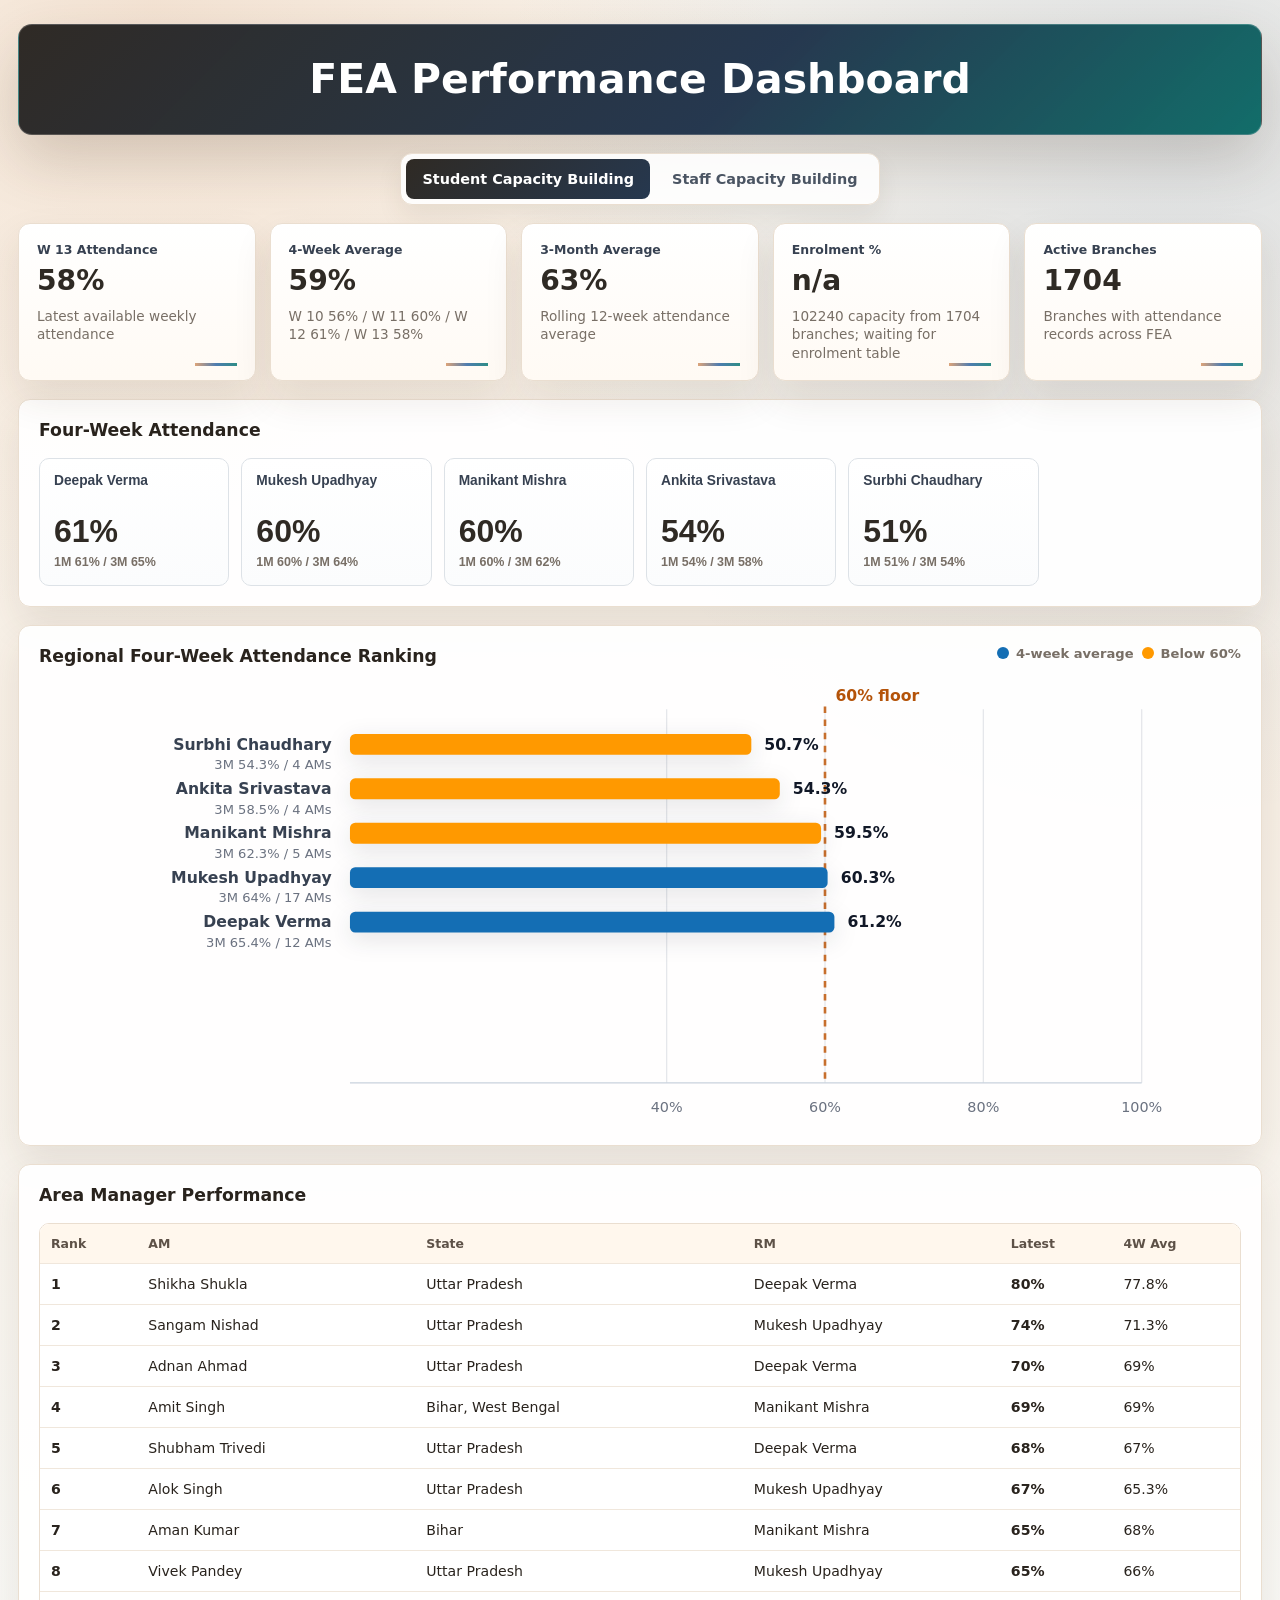
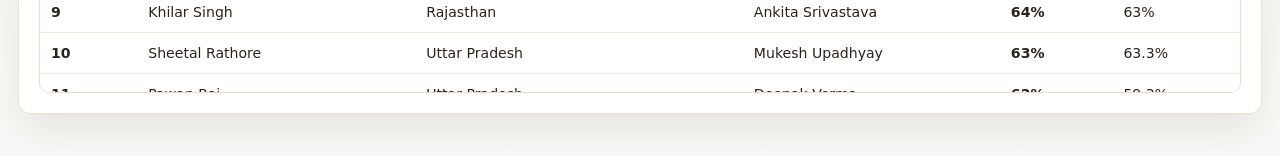
==== index.html @ 76ce4e31 "Update title and header to 'FEA Performance Dashboard'" ====
<!doctype html>
<html lang="en">
  <head>
    <meta charset="UTF-8" />
    <meta name="viewport" content="width=device-width, initial-scale=1.0" />
    <title>FEA Performance Dashboard</title>
    <link rel="stylesheet" href="styles.css?v=20260515d" />
  </head>
  <body>
    <main class="shell">
      <header class="topbar">
        <div>
          <h1>FEA Performance Dashboard</h1>
        </div>
      </header>

      <nav class="view-tabs" aria-label="Dashboard view">
        <button type="button" data-view-tab="student">Student Capacity Building</button>
        <button type="button" data-view-tab="staff">Staff Capacity Building</button>
      </nav>

      <section id="kpis" class="kpi-grid" aria-label="Top-line attendance metrics"></section>

      <section class="matrix-row" data-tab-panel="student">
        <article class="panel matrix-panel">
          <div class="panel-heading">
            <h2>Four-Week Attendance</h2>
          </div>
          <div id="rmMatrix" class="rm-matrix"></div>
        </article>
      </section>

      <section class="main-grid" data-tab-panel="student">
        <article class="panel trend-panel">
          <div class="panel-heading">
            <h2 id="trendTitle">Performance over time</h2>
            <div id="trendLegend" class="legend"></div>
          </div>
          <div id="trendChart" class="chart"></div>
        </article>
      </section>

      <section class="panel" data-tab-panel="staff">
        <div class="panel-heading">
          <h2>RM Branch Growth</h2>
        </div>
        <div class="table-wrap">
          <table>
            <thead>
              <tr>
                <th>RM</th>
                <th>Active branches</th>
                <th>4W growth %</th>
                <th>Pipeline teachers</th>
                <th>December 2026 milestone</th>
              </tr>
            </thead>
            <tbody id="branchGrowthTable"></tbody>
          </table>
        </div>
        <div class="table-wrap branch-detail-wrap">
          <table>
            <thead>
              <tr>
                <th>Area Manager</th>
                <th>Current branches</th>
                <th>4W growth %</th>
              </tr>
            </thead>
            <tbody id="branchAmGrowthTable">
              <tr><td colspan="3" class="empty">Select an RM above to view Area Manager branch detail.</td></tr>
            </tbody>
          </table>
        </div>
      </section>

      <section class="panel" data-tab-panel="staff">
        <div class="panel-heading">
          <h2>Teaching Staff Net Increase</h2>
        </div>
        <div id="teacherGrowthChart" class="chart teacher-growth-chart"></div>
      </section>

      <section class="split-grid">
        <article class="panel" data-tab-panel="staff">
          <div class="panel-heading">
            <h2>Management Capacity Building</h2>
          </div>
          <div class="table-wrap">
            <table>
              <thead>
                <tr>
                  <th>RM</th>
                  <th>Vacancies %</th>
                  <th>AMs</th>
                  <th>TMs</th>
                  <th>Vacant TM capacity</th>
                </tr>
              </thead>
              <tbody id="rmTable"></tbody>
            </table>
          </div>
        </article>

        <article class="panel" data-tab-panel="student">
          <div class="panel-heading">
            <h2>Area Manager Performance</h2>
          </div>
          <div class="table-wrap">
            <table>
              <thead>
                <tr>
                  <th>Rank</th>
                  <th>AM</th>
                  <th>State</th>
                  <th>RM</th>
                  <th>Latest</th>
                  <th>4W Avg</th>
                </tr>
              </thead>
              <tbody id="amTable"></tbody>
            </table>
          </div>
        </article>
      </section>
    </main>

    <script src="dashboard-data.js?v=20260513a"></script>
    <script src="branch-structure.js?v=20260513a"></script>
    <script src="app.js?v=20260515g"></script>
  </body>
</html>
---- styles.css ----
:root {
  --ink: #29231d;
  --muted: #786f66;
  --line: #eaded0;
  --paper: #f7efe5;
  --panel: #ffffff;
  --green: #0f766e;
  --red: #b42318;
  --amber: #c76f2d;
  --blue: #3b6ea8;
  --blue-deep: #26384f;
  --blue-soft: #edf4fb;
  --teal: #16817a;
  --navy: #2f2a24;
  --clay: #d99a6c;
  --sage: #8aa399;
  --shadow: 0 18px 38px rgba(69, 50, 31, 0.1);
}

* {
  box-sizing: border-box;
}

body {
  margin: 0;
  color: var(--ink);
  background:
    radial-gradient(circle at 12% 0%, rgba(217, 154, 108, 0.2), transparent 30%),
    radial-gradient(circle at 92% 8%, rgba(59, 110, 168, 0.14), transparent 34%),
    linear-gradient(180deg, #fbf6ee 0%, #f7efe5 46%, #f9faf8 100%),
    var(--paper);
  font-family:
    Inter, ui-sans-serif, system-ui, -apple-system, BlinkMacSystemFont, "Segoe UI",
    sans-serif;
}

.shell {
  width: min(1480px, calc(100% - 36px));
  margin: 0 auto;
  padding: 24px 0 42px;
}

.topbar,
.panel,
.kpi-card {
  border: 1px solid var(--line);
  background: rgba(255, 255, 255, 0.95);
  box-shadow: var(--shadow);
}

.topbar {
  display: grid;
  place-items: center;
  padding: 34px 30px;
  border-color: rgba(255, 255, 255, 0.2);
  border-radius: 14px;
  text-align: center;
  background:
    linear-gradient(135deg, rgba(47, 42, 36, 0.98), rgba(38, 56, 79, 0.96) 58%, rgba(15, 118, 110, 0.86)),
    var(--blue-deep);
  box-shadow: 0 24px 58px rgba(69, 50, 31, 0.2);
}

.eyebrow {
  margin: 0 0 7px;
  color: var(--teal);
  font-size: 0.74rem;
  font-weight: 800;
  letter-spacing: 0.08em;
  text-transform: uppercase;
}

h1,
h2,
p {
  margin: 0;
}

h1 {
  color: #ffffff;
  font-size: clamp(2rem, 3.2vw, 4rem);
  line-height: 1;
  letter-spacing: 0;
}

h2 {
  font-size: 1.08rem;
  line-height: 1.25;
}

.topbar .eyebrow {
  color: var(--amber);
}

label {
  display: grid;
  gap: 7px;
  color: var(--muted);
  font-size: 0.78rem;
  font-weight: 800;
}

select,
input {
  width: 100%;
  min-height: 42px;
  border: 1px solid var(--line);
  border-radius: 6px;
  padding: 0 12px;
  color: var(--ink);
  background: #fff;
  font: inherit;
  font-size: 0.92rem;
}

.kpi-grid {
  display: grid;
  grid-template-columns: repeat(auto-fit, minmax(178px, 1fr));
  gap: 14px;
  margin-top: 18px;
}

.view-tabs {
  display: flex;
  width: max-content;
  max-width: 100%;
  gap: 6px;
  margin: 18px auto 0;
  padding: 5px;
  border: 1px solid var(--line);
  border-radius: 12px;
  background: rgba(255, 255, 255, 0.9);
  box-shadow: 0 12px 26px rgba(69, 50, 31, 0.08);
}

.view-tabs button {
  min-height: 40px;
  border: 0;
  border-radius: 8px;
  padding: 0 16px;
  color: #4b5563;
  background: transparent;
  font: inherit;
  font-size: 0.9rem;
  font-weight: 850;
  cursor: pointer;
}

.view-tabs button:hover,
.view-tabs button:focus-visible,
.view-tabs button.selected {
  color: #ffffff;
  background: linear-gradient(135deg, var(--navy), var(--blue-deep));
  outline: none;
}

[hidden] {
  display: none !important;
}

.kpi-card {
  min-height: 132px;
  border-radius: 12px;
  padding: 18px;
  position: relative;
  overflow: hidden;
  background:
    linear-gradient(180deg, #ffffff, #fffaf4),
    #fff;
}

.kpi-card::after {
  position: absolute;
  right: 18px;
  bottom: 14px;
  width: 42px;
  height: 3px;
  content: "";
  background: linear-gradient(90deg, var(--clay), var(--blue), var(--teal));
  opacity: 0.9;
}

.kpi-label {
  color: #374151;
  font-size: 0.78rem;
  font-weight: 800;
}

.kpi-value {
  margin-top: 10px;
  font-size: clamp(1.6rem, 2.2vw, 2.3rem);
  color: var(--navy);
  font-weight: 900;
  line-height: 1;
  overflow-wrap: anywhere;
}

.kpi-note {
  margin-top: 12px;
  color: var(--muted);
  font-size: 0.85rem;
  line-height: 1.35;
}

.main-grid,
.split-grid,
.matrix-row {
  display: grid;
  gap: 18px;
  margin-top: 18px;
}

.main-grid {
  grid-template-columns: 1fr;
}

.split-grid {
  grid-template-columns: 1fr;
}

.matrix-row {
  grid-template-columns: 1fr;
}

.panel {
  border-radius: 12px;
  padding: 20px;
  overflow: hidden;
}

.panel-heading {
  display: flex;
  align-items: start;
  justify-content: space-between;
  gap: 16px;
  margin-bottom: 16px;
}

.chart {
  width: 100%;
  min-height: 338px;
  overflow-x: auto;
}

.chart svg {
  display: block;
  width: 100%;
  height: auto;
  min-height: 338px;
  shape-rendering: geometricPrecision;
  text-rendering: optimizeLegibility;
}

.axis {
  stroke: #c9d2dd;
  stroke-width: 1;
}

.grid-line {
  stroke: #e5e7eb;
  stroke-width: 1;
}

.bar {
  filter: drop-shadow(0 5px 9px rgba(17, 24, 39, 0.12));
}

.teacher-week {
  cursor: pointer;
}

.teacher-week .teacher-net-bar,
.teacher-week .teacher-point {
  transition:
    opacity 160ms ease,
    stroke-width 160ms ease,
    transform 160ms ease;
}

.teacher-week:hover .teacher-net-bar,
.teacher-week:focus-visible .teacher-net-bar,
.teacher-week.selected .teacher-net-bar {
  opacity: 1;
}

.teacher-week:hover .teacher-point,
.teacher-week:focus-visible .teacher-point,
.teacher-week.selected .teacher-point {
  stroke-width: 4;
}

.teacher-week:focus-visible {
  outline: none;
}

.teacher-callout rect {
  fill: rgba(255, 250, 244, 0.97);
  stroke: #eaded0;
  stroke-width: 1;
  filter: drop-shadow(0 10px 18px rgba(69, 50, 31, 0.14));
}

.teacher-callout text {
  fill: var(--navy);
  font-size: 13px;
  font-weight: 900;
}

.threshold-line {
  stroke: var(--amber);
  stroke-dasharray: 5 5;
  stroke-width: 2;
}

.legend {
  display: flex;
  flex-wrap: wrap;
  justify-content: flex-end;
  gap: 8px;
}

.legend span {
  display: inline-flex;
  align-items: center;
  gap: 7px;
  color: var(--muted);
  font-size: 0.82rem;
  font-weight: 700;
}

.legend i {
  width: 12px;
  height: 12px;
  border-radius: 50%;
}

.rm-matrix {
  display: grid;
  grid-template-columns: repeat(6, minmax(0, 1fr));
  gap: 12px;
}

.rm-card {
  display: grid;
  grid-template-rows: auto auto auto;
  gap: 7px;
  min-height: 128px;
  padding: 14px;
  border: 1px solid #dde2e7;
  border-radius: 10px;
  color: var(--ink);
  text-align: left;
  background:
    linear-gradient(180deg, #ffffff, #fbfcfd),
    #fff;
  cursor: pointer;
  transition:
    border-color 160ms ease,
    transform 160ms ease,
    box-shadow 160ms ease;
}

.rm-card:hover,
.rm-card.selected {
  border-color: var(--clay);
  box-shadow: 0 18px 36px rgba(69, 50, 31, 0.13);
  transform: translateY(-2px);
}

.rm-card-name {
  min-height: 34px;
  color: #374151;
  font-size: 0.86rem;
  font-weight: 850;
  line-height: 1.2;
}

.rm-card-score {
  color: var(--navy);
  font-size: 2rem;
  font-weight: 900;
  line-height: 1;
}

.rm-card-meta {
  color: var(--muted);
  font-size: 0.78rem;
  font-weight: 750;
}

.heatmap-legend {
  display: flex;
  flex-wrap: wrap;
  justify-content: flex-end;
  gap: 8px 12px;
}

.map-heading-actions {
  display: grid;
  gap: 10px;
  justify-items: end;
}

.range-control {
  display: inline-flex;
  gap: 4px;
  padding: 4px;
  border: 1px solid #dbe3ec;
  border-radius: 8px;
  background: #f8fafc;
}

.range-control button {
  min-width: 48px;
  min-height: 32px;
  border: 0;
  border-radius: 6px;
  color: var(--muted);
  background: transparent;
  font: inherit;
  font-size: 0.78rem;
  font-weight: 850;
  cursor: pointer;
}

.range-control button:hover,
.range-control button:focus-visible,
.range-control button.selected {
  color: #ffffff;
  background: var(--blue);
  outline: none;
}

.heatmap-legend span {
  display: inline-flex;
  align-items: center;
  gap: 7px;
  color: var(--muted);
  font-size: 0.78rem;
  font-weight: 750;
}

.heatmap-swatch {
  width: 13px;
  height: 13px;
  border-radius: 4px;
  box-shadow: inset 0 0 0 1px rgba(17, 24, 39, 0.08);
}

.heatmap-swatch.critical,
.heatmap-cell.critical,
.india-state.critical {
  color: #7f1d1d;
  background: #fee2e2;
  fill: #ef4444;
}

.heatmap-swatch.warning,
.heatmap-cell.warning,
.india-state.warning {
  color: #78350f;
  background: #fef3c7;
  fill: #f59e0b;
}

.heatmap-swatch.steady,
.heatmap-cell.steady,
.india-state.steady {
  color: #0f3f5f;
  background: #dbeafe;
  fill: #60a5fa;
}

.heatmap-swatch.strong,
.heatmap-cell.strong,
.india-state.strong {
  color: #064e3b;
  background: #d1fae5;
  fill: #10b981;
}

.heatmap {
  overflow-x: auto;
}

.heatmap-grid {
  display: grid;
  grid-template-columns: minmax(220px, 1.5fr) repeat(var(--week-count), minmax(92px, 1fr)) minmax(96px, 0.8fr);
  gap: 8px;
  min-width: 760px;
}

.heatmap-head {
  display: grid;
  min-height: 34px;
  align-items: center;
  padding: 0 10px;
  color: #4b5563;
  font-size: 0.72rem;
  font-weight: 850;
  text-align: center;
  text-transform: uppercase;
}

.heatmap-head.label,
.heatmap-head.avg {
  text-align: left;
}

.heatmap-label {
  display: grid;
  align-content: center;
  min-height: 58px;
  padding: 9px 12px;
  border: 1px solid #e2e8ef;
  border-radius: 8px;
  background: #ffffff;
}

.heatmap-label span {
  color: #1f2937;
  font-size: 0.88rem;
  font-weight: 850;
  line-height: 1.2;
}

.heatmap-label small {
  margin-top: 4px;
  color: var(--muted);
  font-size: 0.72rem;
  font-weight: 750;
}

.heatmap-cell {
  display: grid;
  min-height: 58px;
  align-items: center;
  justify-items: center;
  border-radius: 8px;
  font-size: 1rem;
  font-weight: 900;
  box-shadow: inset 0 0 0 1px rgba(17, 24, 39, 0.05);
}

.heatmap-cell.avg {
  border: 1px solid rgba(17, 24, 39, 0.08);
}

.heatmap-cell.empty {
  color: var(--muted);
  background: #f3f4f6;
}

.india-state.empty {
  fill: #e5e7eb;
}

.geo-map {
  overflow: hidden;
}

.geo-map-layout {
  display: grid;
  grid-template-columns: minmax(620px, 1.7fr) minmax(280px, 0.7fr);
  gap: 18px;
  align-items: stretch;
}

.india-map-wrap {
  display: grid;
  position: relative;
  min-height: 720px;
  place-items: center;
  border: 1px solid #e2e8ef;
  border-radius: 10px;
  background:
    radial-gradient(circle at 50% 40%, rgba(20, 110, 180, 0.08), transparent 54%),
    #f8fafc;
}

.india-map {
  width: min(100%, 900px);
  height: auto;
  max-height: 780px;
}

.india-state {
  stroke: #ffffff;
  stroke-linejoin: round;
  stroke-width: 0.85;
  cursor: pointer;
  transition:
    filter 160ms ease,
    opacity 160ms ease,
    stroke-width 160ms ease;
}

.india-state:hover,
.india-state:focus-visible,
.india-state.selected {
  filter: drop-shadow(0 8px 12px rgba(17, 24, 39, 0.18));
  opacity: 0.95;
  stroke: #111827;
  stroke-width: 1.4;
  outline: none;
}

.india-state.selected {
  stroke: var(--blue-deep);
  stroke-width: 2.3;
}

.geo-hover-card {
  position: absolute;
  z-index: 3;
  display: grid;
  gap: 5px;
  width: min(280px, calc(100% - 24px));
  padding: 10px 12px;
  border: 1px solid #dbeafe;
  border-radius: 8px;
  color: #1f2937;
  background: rgba(255, 255, 255, 0.97);
  box-shadow: 0 16px 34px rgba(17, 24, 39, 0.16);
  pointer-events: none;
}

.am-map-node {
  cursor: pointer;
}

.am-map-node circle {
  stroke: #ffffff;
  stroke-width: 2.4;
  filter: drop-shadow(0 8px 10px rgba(17, 24, 39, 0.22));
  transition:
    r 160ms ease,
    stroke 160ms ease,
    stroke-width 160ms ease;
}

.am-map-node circle.critical {
  fill: #ef4444;
}

.am-map-node circle.warning {
  fill: #f59e0b;
}

.am-map-node circle.steady {
  fill: #3b82f6;
}

.am-map-node circle.strong {
  fill: #10b981;
}

.am-map-node text {
  fill: #ffffff;
  pointer-events: none;
  text-anchor: middle;
  font-size: 10px;
  font-weight: 950;
}

.am-map-node:hover circle,
.am-map-node:focus-visible circle {
  r: 18;
  stroke: #111827;
  stroke-width: 2.8;
}

.am-map-node:focus-visible {
  outline: none;
}

.geo-hover-card[hidden] {
  display: none;
}

.geo-hover-card strong {
  font-size: 0.86rem;
  font-weight: 900;
}

.geo-hover-card span {
  color: var(--muted);
  font-size: 0.74rem;
  font-weight: 750;
  line-height: 1.3;
}

.geo-map-panel {
  display: grid;
  align-content: start;
  gap: 14px;
  padding: 2px 0;
}

.geo-map-note {
  color: var(--muted);
  font-size: 0.88rem;
  font-weight: 700;
  line-height: 1.45;
}

.geo-state-list {
  display: grid;
  gap: 10px;
}

.geo-state-card {
  display: grid;
  grid-template-columns: 1fr auto;
  gap: 4px 12px;
  width: 100%;
  padding: 12px;
  border: 1px solid #e2e8ef;
  border-radius: 8px;
  color: inherit;
  font: inherit;
  text-align: left;
  background: #ffffff;
  cursor: pointer;
  transition:
    border-color 160ms ease,
    box-shadow 160ms ease,
    transform 160ms ease;
}

.geo-state-card:hover,
.geo-state-card:focus-visible {
  border-color: var(--blue);
  box-shadow: 0 12px 24px rgba(17, 24, 39, 0.1);
  outline: none;
  transform: translateY(-1px);
}

.geo-state-card span {
  color: #1f2937;
  font-size: 0.9rem;
  font-weight: 850;
}

.geo-state-card strong {
  font-size: 1.1rem;
  font-weight: 950;
}

.geo-state-card strong.critical {
  color: #b91c1c;
}

.geo-state-card strong.warning {
  color: #b45309;
}

.geo-state-card strong.steady {
  color: #146eb4;
}

.geo-state-card strong.strong {
  color: #047857;
}

.geo-state-card small {
  grid-column: 1 / -1;
  color: var(--muted);
  font-size: 0.75rem;
  font-weight: 700;
}

.geo-detail-heading {
  display: grid;
  grid-template-columns: 1fr auto;
  gap: 12px;
  align-items: center;
  padding: 14px;
  border: 1px solid #dbeafe;
  border-radius: 10px;
  background: #f8fafc;
}

.geo-detail-heading span {
  color: #1f2937;
  font-size: 1.05rem;
  font-weight: 900;
}

.geo-detail-heading small {
  display: block;
  margin-top: 4px;
  color: var(--muted);
  font-size: 0.75rem;
  font-weight: 750;
}

.geo-detail-heading strong {
  font-size: 1.35rem;
  font-weight: 950;
}

.geo-am-list {
  display: grid;
  gap: 8px;
  max-height: 360px;
  overflow: auto;
  padding-right: 2px;
}

.geo-am-row {
  display: grid;
  grid-template-columns: 1fr auto;
  gap: 10px;
  align-items: center;
  padding: 10px 12px;
  border: 1px solid #e5e7eb;
  border-radius: 8px;
  background: #ffffff;
}

.geo-am-row span {
  color: #1f2937;
  font-size: 0.84rem;
  font-weight: 850;
}

.geo-am-row small {
  display: block;
  margin-top: 3px;
  color: var(--muted);
  font-size: 0.7rem;
  font-weight: 700;
}

.geo-am-row strong {
  font-size: 0.96rem;
  font-weight: 950;
}

.geo-detail-heading strong.critical,
.geo-am-row strong.critical {
  color: #b91c1c;
}

.geo-detail-heading strong.warning,
.geo-am-row strong.warning {
  color: #b45309;
}

.geo-detail-heading strong.steady,
.geo-am-row strong.steady {
  color: #146eb4;
}

.geo-detail-heading strong.strong,
.geo-am-row strong.strong {
  color: #047857;
}

.geo-clear {
  min-height: 40px;
  border: 1px solid #d1d5db;
  border-radius: 8px;
  color: var(--navy);
  background: #ffffff;
  font: inherit;
  font-size: 0.82rem;
  font-weight: 850;
  cursor: pointer;
}

.geo-clear:hover,
.geo-clear:focus-visible {
  border-color: var(--blue);
  outline: none;
}

.table-wrap {
  max-height: 470px;
  overflow: auto;
  border: 1px solid var(--line);
  border-radius: 10px;
  background: #fff;
}

.branch-detail-wrap {
  margin-top: 14px;
  max-height: 300px;
}

.text-link {
  border: 0;
  padding: 0;
  color: var(--blue);
  background: transparent;
  font: inherit;
  font-weight: 850;
  cursor: pointer;
}

.text-link:hover,
.text-link:focus-visible {
  color: var(--navy);
  text-decoration: underline;
  outline: none;
}

table {
  width: 100%;
  border-collapse: collapse;
  font-size: 0.88rem;
}

th,
td {
  padding: 12px 11px;
  border-bottom: 1px solid #f0e7dc;
  text-align: left;
  vertical-align: top;
  white-space: nowrap;
}

th {
  position: sticky;
  top: 0;
  z-index: 1;
  color: #5d5147;
  background: #fff7ed;
  font-size: 0.78rem;
  font-weight: 850;
}

tr:hover td {
  background: #fffaf4;
}

.selected-row td {
  background: #fff7ed;
}

.am-expansion-row td {
  padding: 0 11px 14px;
  background: #fff7ed;
}

.am-expansion {
  display: grid;
  grid-template-columns: repeat(auto-fit, minmax(240px, 1fr));
  gap: 8px;
  padding: 12px;
  border: 1px solid var(--line);
  border-radius: 10px;
  background: #ffffff;
}

.am-capacity-item {
  display: grid;
  grid-template-columns: 1fr auto auto;
  gap: 10px;
  align-items: center;
  min-height: 42px;
  padding: 9px 10px;
  border: 1px solid #f0e7dc;
  border-radius: 8px;
  background: linear-gradient(180deg, #ffffff, #fffaf4);
}

.am-capacity-item span {
  min-width: 0;
  overflow: hidden;
  color: var(--navy);
  font-size: 0.84rem;
  font-weight: 850;
  text-overflow: ellipsis;
  white-space: nowrap;
}

.am-capacity-item strong {
  color: var(--blue-deep);
  font-size: 0.82rem;
  font-weight: 900;
}

.am-capacity-item em {
  color: var(--red);
  font-size: 0.82rem;
  font-style: normal;
  font-weight: 900;
}

.milestone-cell {
  font-weight: 850;
}

.milestone-cell strong {
  display: block;
  color: var(--navy);
}

.milestone-cell span {
  display: block;
  margin-top: 3px;
  font-size: 0.75rem;
  font-weight: 850;
}

.total-row td {
  background: #fff7ed;
  font-weight: 900;
}

.metric {
  font-weight: 850;
}

.positive {
  color: var(--green);
}

.negative {
  color: var(--red);
}

.neutral {
  color: var(--amber);
}

.muted-cell {
  color: var(--muted);
  font-weight: 750;
}

.spark {
  width: 120px;
  height: 28px;
}

.empty {
  color: var(--muted);
  padding: 16px;
}

@media (max-width: 1100px) {
  .kpi-grid,
  .rm-matrix,
  .main-grid,
  .geo-map-layout {
    grid-template-columns: repeat(2, minmax(0, 1fr));
  }

  .split-grid {
    grid-template-columns: 1fr;
  }

  .trend-panel {
    grid-column: 1 / -1;
  }
}

@media (max-width: 720px) {
  .shell {
    width: min(100% - 22px, 1480px);
    padding-top: 12px;
  }

  .topbar {
    align-items: stretch;
    flex-direction: column;
  }

  .kpi-grid,
  .rm-matrix,
  .main-grid,
  .split-grid,
  .geo-map-layout {
    grid-template-columns: 1fr;
  }

  .view-tabs {
    width: 100%;
  }

  .view-tabs button {
    flex: 1;
  }

  .am-expansion {
    grid-template-columns: 1fr;
  }

  .am-capacity-item {
    grid-template-columns: 1fr;
    gap: 4px;
  }

  .india-map-wrap {
    min-height: 460px;
  }

  h1 {
    font-size: 2rem;
  }

  th,
  td {
    padding: 10px;
  }
}
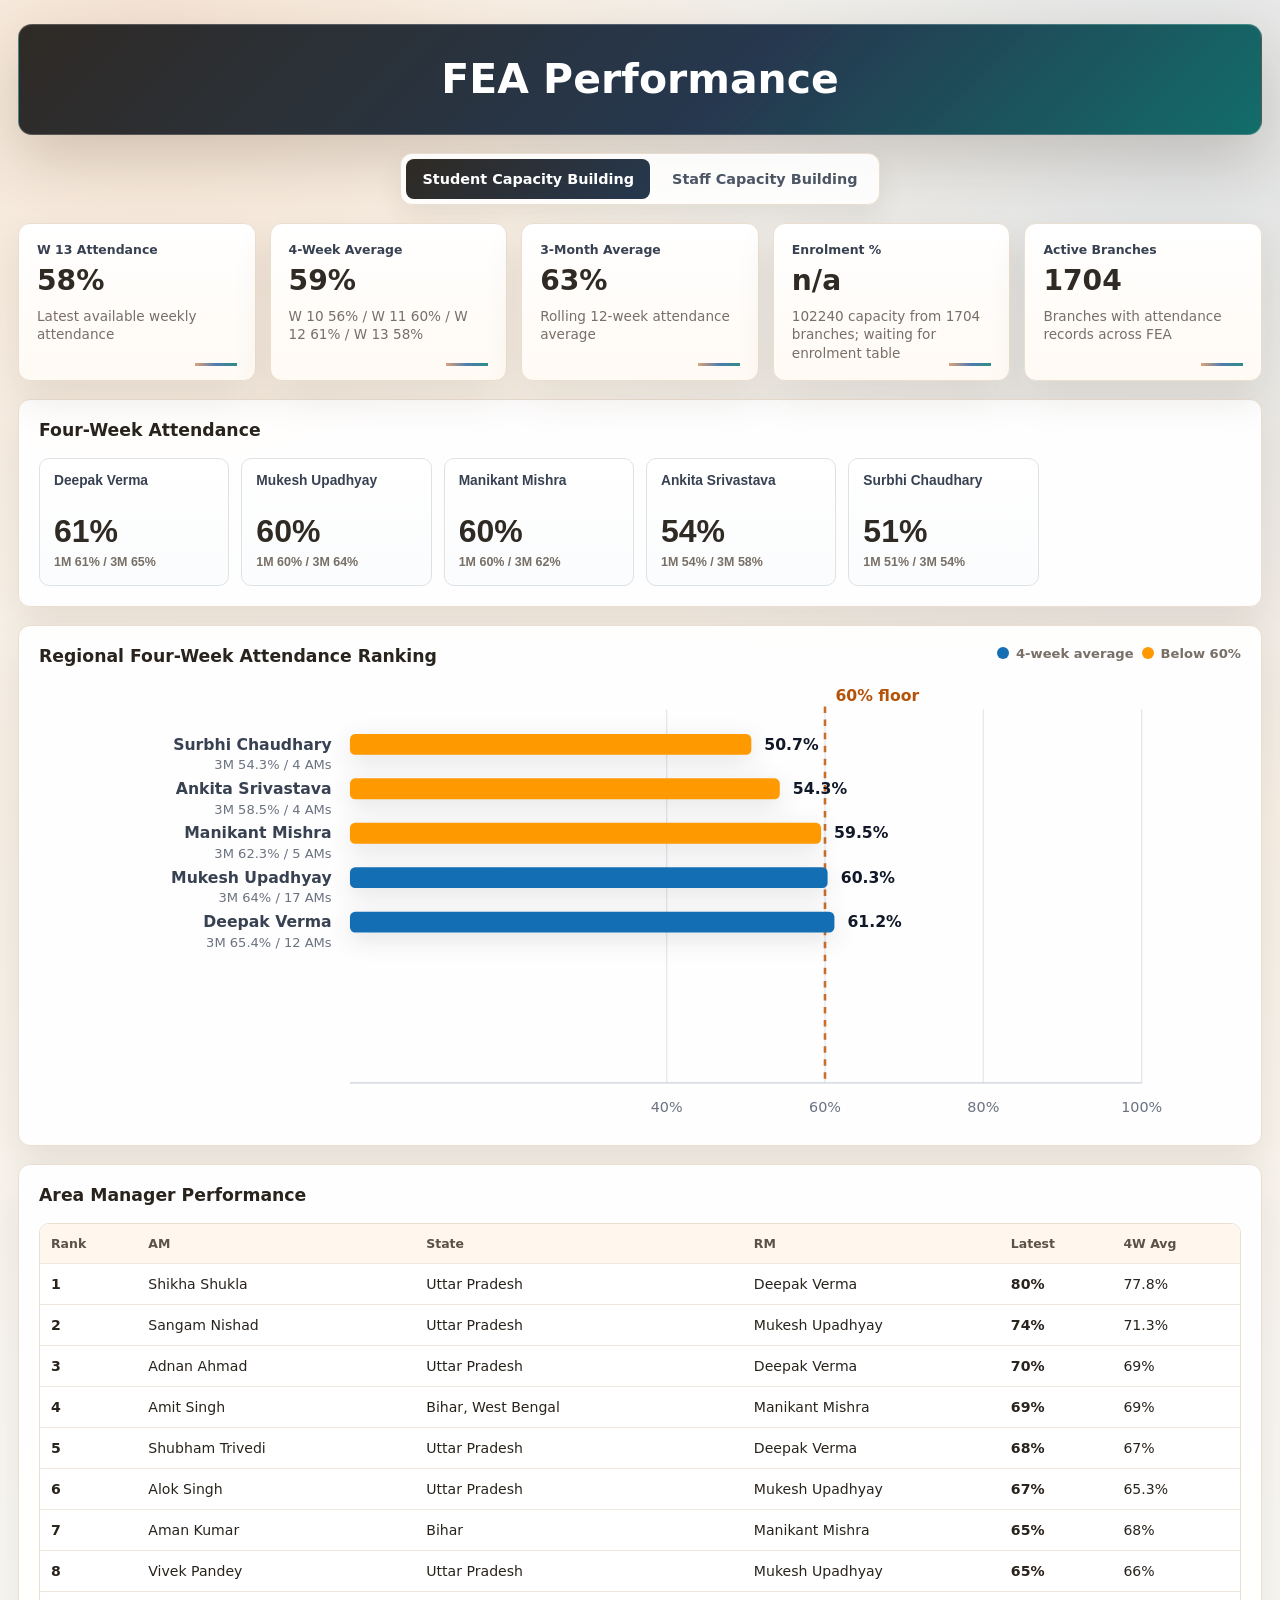
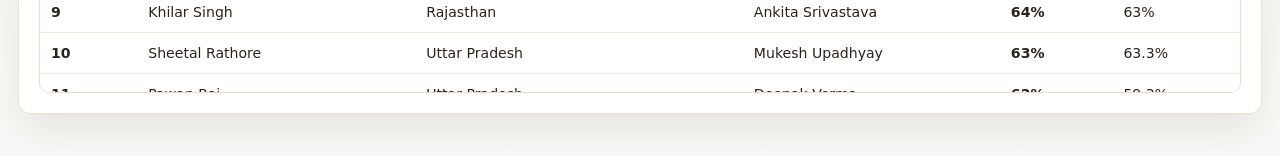
==== commit dea2c481: "Add files via upload" ====
--- a/index.html
+++ b/index.html
@@ -3,14 +3,14 @@
   <head>
     <meta charset="UTF-8" />
     <meta name="viewport" content="width=device-width, initial-scale=1.0" />
-    <title>FEA Performance Dashboard</title>
+    <title>FEA Performance</title>
     <link rel="stylesheet" href="styles.css?v=20260515d" />
   </head>
   <body>
     <main class="shell">
       <header class="topbar">
         <div>
-          <h1>FEA Performance Dashboard</h1>
+          <h1>FEA Performance</h1>
         </div>
       </header>
 
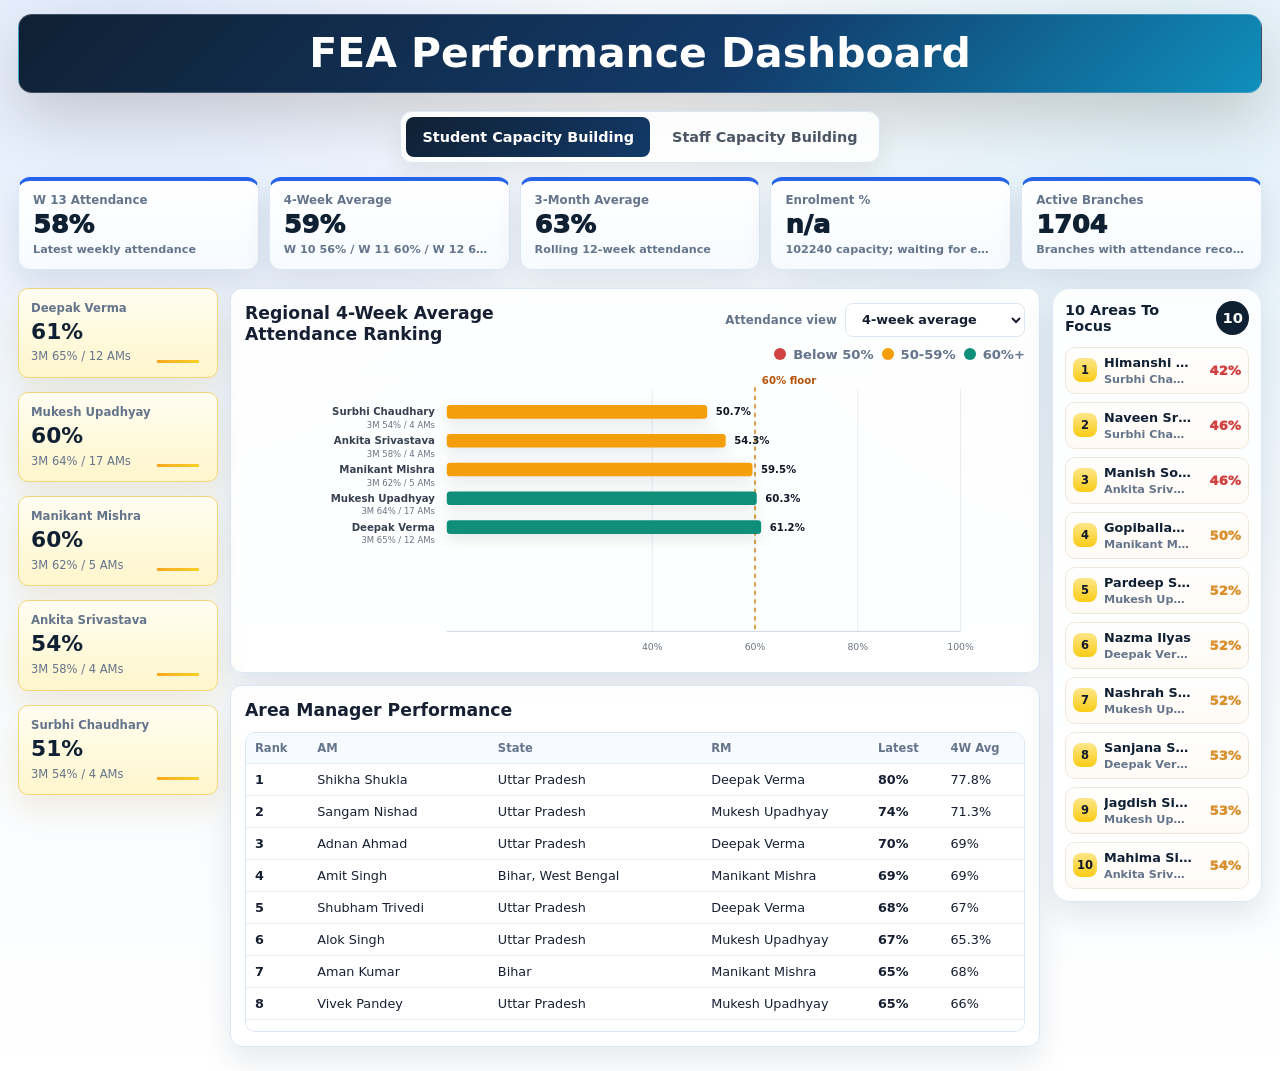
==== commit d974a300: "Add files via upload" ====
--- a/index.html
+++ b/index.html
@@ -3,14 +3,14 @@
   <head>
     <meta charset="UTF-8" />
     <meta name="viewport" content="width=device-width, initial-scale=1.0" />
-    <title>FEA Performance</title>
-    <link rel="stylesheet" href="styles.css?v=20260515d" />
+    <title>FEA Performance Dashboard</title>
+    <link rel="stylesheet" href="styles.css?v=20260517g" />
   </head>
   <body>
     <main class="shell">
       <header class="topbar">
         <div>
-          <h1>FEA Performance</h1>
+          <h1>FEA Performance Dashboard</h1>
         </div>
       </header>
 
@@ -19,114 +19,107 @@
         <button type="button" data-view-tab="staff">Staff Capacity Building</button>
       </nav>
 
-      <section id="kpis" class="kpi-grid" aria-label="Top-line attendance metrics"></section>
+      <section id="studentOrgKpis" class="org-kpi-grid" data-tab-panel="student" aria-label="Organization student metrics"></section>
 
-      <section class="matrix-row" data-tab-panel="student">
-        <article class="panel matrix-panel">
-          <div class="panel-heading">
-            <h2>Four-Week Attendance</h2>
+      <section class="dashboard-layout">
+        <aside id="kpis" class="kpi-grid" aria-label="Top-line dashboard metrics"></aside>
+
+        <div class="dashboard-stage">
+          <section class="main-grid" data-tab-panel="student">
+            <article class="panel trend-panel">
+              <div class="panel-heading">
+                <h2 id="trendTitle">Performance over time</h2>
+                <div class="heading-actions">
+                  <label class="compact-filter">
+                    Attendance view
+                    <select id="attendanceViewSelect">
+                      <option value="latest">Latest week</option>
+                      <option value="4w" selected>4-week average</option>
+                      <option value="3m">3-month average</option>
+                    </select>
+                  </label>
+                  <div id="trendLegend" class="legend"></div>
+                </div>
+              </div>
+              <div id="trendChart" class="chart"></div>
+            </article>
+          </section>
+
+          <section class="panel" data-tab-panel="staff" data-staff-panel="induction">
+            <div class="panel-heading">
+              <h2>Induction No-Show Trend</h2>
+            </div>
+            <div id="inductionChart" class="chart induction-chart"></div>
+          </section>
+
+          <section class="panel" data-tab-panel="staff" data-staff-panel="teacher retention">
+            <div class="panel-heading">
+              <h2 id="staffTrendTitle">Teacher Net Increase</h2>
+            </div>
+            <div id="teacherGrowthChart" class="chart teacher-growth-chart"></div>
+          </section>
+
+          <section class="panel branch-growth-panel" data-tab-panel="staff">
+            <div class="panel-heading">
+              <h2>RM Branch Growth</h2>
+              <label class="compact-filter">
+                RM
+                <select id="branchRmSelect"></select>
+              </label>
+            </div>
+            <div class="table-wrap">
+              <table>
+                <thead>
+                  <tr>
+                    <th>RM</th>
+                    <th>Active branches</th>
+                    <th>4W growth %</th>
+                    <th>Pipeline teachers</th>
+                    <th>December 2026 milestone</th>
+                  </tr>
+                </thead>
+                <tbody id="branchGrowthTable"></tbody>
+              </table>
+            </div>
+          </section>
+
+          <section class="split-grid">
+            <article class="panel" data-tab-panel="student">
+              <div class="panel-heading">
+                <h2>Area Manager Performance</h2>
+              </div>
+              <div class="table-wrap">
+                <table>
+                  <thead>
+                    <tr>
+                      <th>Rank</th>
+                      <th>AM</th>
+                      <th>State</th>
+                      <th>RM</th>
+                      <th>Latest</th>
+                      <th>4W Avg</th>
+                    </tr>
+                  </thead>
+                  <tbody id="amTable"></tbody>
+                </table>
+              </div>
+            </article>
+          </section>
+        </div>
+
+        <aside class="focus-panel" aria-label="Priority attention list">
+          <div class="focus-heading">
+            <span id="focusTitle">Needs Attention</span>
+            <strong id="focusCount">0</strong>
           </div>
-          <div id="rmMatrix" class="rm-matrix"></div>
-        </article>
-      </section>
-
-      <section class="main-grid" data-tab-panel="student">
-        <article class="panel trend-panel">
-          <div class="panel-heading">
-            <h2 id="trendTitle">Performance over time</h2>
-            <div id="trendLegend" class="legend"></div>
-          </div>
-          <div id="trendChart" class="chart"></div>
-        </article>
-      </section>
-
-      <section class="panel" data-tab-panel="staff">
-        <div class="panel-heading">
-          <h2>RM Branch Growth</h2>
-        </div>
-        <div class="table-wrap">
-          <table>
-            <thead>
-              <tr>
-                <th>RM</th>
-                <th>Active branches</th>
-                <th>4W growth %</th>
-                <th>Pipeline teachers</th>
-                <th>December 2026 milestone</th>
-              </tr>
-            </thead>
-            <tbody id="branchGrowthTable"></tbody>
-          </table>
-        </div>
-        <div class="table-wrap branch-detail-wrap">
-          <table>
-            <thead>
-              <tr>
-                <th>Area Manager</th>
-                <th>Current branches</th>
-                <th>4W growth %</th>
-              </tr>
-            </thead>
-            <tbody id="branchAmGrowthTable">
-              <tr><td colspan="3" class="empty">Select an RM above to view Area Manager branch detail.</td></tr>
-            </tbody>
-          </table>
-        </div>
-      </section>
-
-      <section class="panel" data-tab-panel="staff">
-        <div class="panel-heading">
-          <h2>Teaching Staff Net Increase</h2>
-        </div>
-        <div id="teacherGrowthChart" class="chart teacher-growth-chart"></div>
-      </section>
-
-      <section class="split-grid">
-        <article class="panel" data-tab-panel="staff">
-          <div class="panel-heading">
-            <h2>Management Capacity Building</h2>
-          </div>
-          <div class="table-wrap">
-            <table>
-              <thead>
-                <tr>
-                  <th>RM</th>
-                  <th>Vacancies %</th>
-                  <th>AMs</th>
-                  <th>TMs</th>
-                  <th>Vacant TM capacity</th>
-                </tr>
-              </thead>
-              <tbody id="rmTable"></tbody>
-            </table>
-          </div>
-        </article>
-
-        <article class="panel" data-tab-panel="student">
-          <div class="panel-heading">
-            <h2>Area Manager Performance</h2>
-          </div>
-          <div class="table-wrap">
-            <table>
-              <thead>
-                <tr>
-                  <th>Rank</th>
-                  <th>AM</th>
-                  <th>State</th>
-                  <th>RM</th>
-                  <th>Latest</th>
-                  <th>4W Avg</th>
-                </tr>
-              </thead>
-              <tbody id="amTable"></tbody>
-            </table>
-          </div>
-        </article>
+          <div id="focusList" class="focus-list"></div>
+        </aside>
       </section>
     </main>
 
     <script src="dashboard-data.js?v=20260513a"></script>
     <script src="branch-structure.js?v=20260513a"></script>
-    <script src="app.js?v=20260515g"></script>
+    <script src="operations-data.js?v=20260515a"></script>
+    <script src="app.js?v=20260517g"></script>
   </body>
 </html>
--- a/styles.css
+++ b/styles.css
@@ -1,20 +1,20 @@
 :root {
-  --ink: #29231d;
-  --muted: #786f66;
-  --line: #eaded0;
-  --paper: #f7efe5;
+  --ink: #172033;
+  --muted: #64748b;
+  --line: #dbe7f3;
+  --paper: #f4f8fc;
   --panel: #ffffff;
-  --green: #0f766e;
-  --red: #b42318;
-  --amber: #c76f2d;
-  --blue: #3b6ea8;
-  --blue-deep: #26384f;
+  --green: #0f8f7a;
+  --red: #d14343;
+  --amber: #d9902f;
+  --blue: #2563eb;
+  --blue-deep: #123a69;
   --blue-soft: #edf4fb;
-  --teal: #16817a;
-  --navy: #2f2a24;
-  --clay: #d99a6c;
-  --sage: #8aa399;
-  --shadow: 0 18px 38px rgba(69, 50, 31, 0.1);
+  --teal: #0f8fbd;
+  --navy: #102033;
+  --clay: #2563eb;
+  --sage: #7aa6c7;
+  --shadow: 0 14px 30px rgba(15, 42, 78, 0.1);
 }
 
 * {
@@ -25,9 +25,9 @@
   margin: 0;
   color: var(--ink);
   background:
-    radial-gradient(circle at 12% 0%, rgba(217, 154, 108, 0.2), transparent 30%),
-    radial-gradient(circle at 92% 8%, rgba(59, 110, 168, 0.14), transparent 34%),
-    linear-gradient(180deg, #fbf6ee 0%, #f7efe5 46%, #f9faf8 100%),
+    radial-gradient(circle at 10% 0%, rgba(37, 99, 235, 0.11), transparent 32%),
+    radial-gradient(circle at 92% 8%, rgba(15, 143, 189, 0.1), transparent 34%),
+    linear-gradient(180deg, #f8fbff 0%, #f4f8fc 48%, #ffffff 100%),
     var(--paper);
   font-family:
     Inter, ui-sans-serif, system-ui, -apple-system, BlinkMacSystemFont, "Segoe UI",
@@ -37,7 +37,7 @@
 .shell {
   width: min(1480px, calc(100% - 36px));
   margin: 0 auto;
-  padding: 24px 0 42px;
+  padding: 14px 0 24px;
 }
 
 .topbar,
@@ -51,12 +51,12 @@
 .topbar {
   display: grid;
   place-items: center;
-  padding: 34px 30px;
+  padding: 18px 24px;
   border-color: rgba(255, 255, 255, 0.2);
   border-radius: 14px;
   text-align: center;
   background:
-    linear-gradient(135deg, rgba(47, 42, 36, 0.98), rgba(38, 56, 79, 0.96) 58%, rgba(15, 118, 110, 0.86)),
+    linear-gradient(135deg, #102033, #123a69 58%, #0f8fbd),
     var(--blue-deep);
   box-shadow: 0 24px 58px rgba(69, 50, 31, 0.2);
 }
@@ -115,9 +115,288 @@
 
 .kpi-grid {
   display: grid;
-  grid-template-columns: repeat(auto-fit, minmax(178px, 1fr));
+  align-content: start;
+  grid-template-columns: 1fr;
   gap: 14px;
+}
+
+.org-kpi-grid {
+  display: grid;
+  grid-template-columns: repeat(5, minmax(0, 1fr));
+  gap: 10px;
+  margin-top: 14px;
+}
+
+.org-kpi-card {
+  display: grid;
+  min-height: 86px;
+  gap: 5px;
+  padding: 12px 14px;
+  border: 1px solid var(--line);
+  border-top: 4px solid var(--blue);
+  border-radius: 12px;
+  background: linear-gradient(180deg, #ffffff, #f7fbff);
+  box-shadow: var(--shadow);
+}
+
+.org-kpi-card span {
+  color: var(--muted);
+  font-size: 0.74rem;
+  font-weight: 900;
+}
+
+.org-kpi-card strong {
+  color: var(--navy);
+  font-size: clamp(1.35rem, 2vw, 2rem);
+  font-weight: 950;
+  line-height: 1;
+}
+
+.org-kpi-card small {
+  overflow: hidden;
+  color: var(--muted);
+  font-size: 0.7rem;
+  font-weight: 750;
+  line-height: 1.25;
+  text-overflow: ellipsis;
+  white-space: nowrap;
+}
+
+.dashboard-layout {
+  display: grid;
+  grid-template-columns: minmax(200px, 0.58fr) minmax(0, 4fr) minmax(210px, 0.68fr);
+  gap: 12px;
+  align-items: start;
   margin-top: 18px;
+}
+
+.dashboard-stage {
+  display: grid;
+  gap: 12px;
+}
+
+.focus-panel {
+  position: sticky;
+  top: 16px;
+  display: grid;
+  gap: 12px;
+  padding: 12px;
+  border: 1px solid var(--line);
+  border-radius: 18px;
+  background: rgba(255, 255, 255, 0.88);
+  box-shadow: var(--shadow);
+}
+
+.focus-heading {
+  display: flex;
+  align-items: center;
+  justify-content: space-between;
+  gap: 12px;
+}
+
+.focus-heading span {
+  color: var(--navy);
+  font-size: 0.9rem;
+  font-weight: 900;
+}
+
+.focus-heading strong {
+  display: grid;
+  width: 34px;
+  height: 34px;
+  place-items: center;
+  border-radius: 50%;
+  color: #ffffff;
+  background: var(--navy);
+  font-size: 0.92rem;
+}
+
+.focus-list {
+  display: grid;
+  gap: 8px;
+}
+
+.focus-item {
+  display: grid;
+  grid-template-columns: 24px minmax(0, 1fr) minmax(42px, auto);
+  gap: 7px;
+  align-items: center;
+  min-width: 0;
+  padding: 7px;
+  border: 1px solid #f0e7dc;
+  border-radius: 10px;
+  background: linear-gradient(180deg, #ffffff, #fffaf4);
+}
+
+.focus-capacity-group {
+  display: grid;
+  gap: 7px;
+}
+
+.focus-capacity-group.selected .focus-item {
+  border-color: rgba(37, 99, 235, 0.36);
+  background: linear-gradient(180deg, #ffffff, #eef6ff);
+}
+
+.focus-button {
+  width: 100%;
+  color: inherit;
+  font: inherit;
+  text-align: left;
+  cursor: pointer;
+}
+
+.focus-button:hover,
+.focus-button:focus-visible {
+  border-color: var(--blue);
+  outline: none;
+}
+
+.focus-detail {
+  display: grid;
+  gap: 6px;
+  max-height: 260px;
+  overflow: auto;
+  padding: 8px;
+  border: 1px solid #dbeafe;
+  border-radius: 10px;
+  background: #f7fbff;
+}
+
+.focus-detail-row {
+  display: grid;
+  grid-template-columns: minmax(0, 1fr) auto auto;
+  gap: 7px;
+  align-items: center;
+  padding: 7px 8px;
+  border: 1px solid #e8eef7;
+  border-radius: 8px;
+  background: #ffffff;
+}
+
+.focus-detail-row strong,
+.focus-detail-row span,
+.focus-detail-row em {
+  overflow: hidden;
+  font-size: 0.7rem;
+  font-style: normal;
+  font-weight: 850;
+  text-overflow: ellipsis;
+  white-space: nowrap;
+}
+
+.focus-detail-row strong {
+  color: var(--navy);
+}
+
+.focus-detail-row span {
+  color: var(--blue-deep);
+}
+
+.focus-detail-row em {
+  color: var(--red);
+}
+
+.focus-item span {
+  display: grid;
+  width: 24px;
+  height: 24px;
+  place-items: center;
+  border-radius: 8px;
+  color: #ffffff;
+  background: var(--clay);
+  font-size: 0.72rem;
+  font-weight: 900;
+}
+
+.focus-item strong,
+.focus-item small {
+  display: block;
+  overflow: hidden;
+  text-overflow: ellipsis;
+  white-space: nowrap;
+}
+
+.focus-item strong {
+  color: var(--navy);
+  font-size: 0.8rem;
+  font-weight: 900;
+}
+
+.focus-item small {
+  margin-top: 3px;
+  color: var(--muted);
+  font-size: 0.7rem;
+  font-weight: 750;
+}
+
+.focus-item em {
+  max-width: 54px;
+  text-align: right;
+  font-size: 0.82rem;
+  font-style: normal;
+  font-weight: 950;
+}
+
+body[data-active-tab="student"] .focus-item span {
+  color: #111827;
+  background: linear-gradient(180deg, #fde68a, #facc15);
+}
+
+.health-band {
+  display: grid;
+  grid-template-columns: repeat(4, minmax(0, 1fr));
+  overflow: hidden;
+  margin-top: 18px;
+  border: 1px solid var(--line);
+  border-radius: 16px;
+  background: #ffffff;
+  box-shadow: var(--shadow);
+}
+
+.health-segment {
+  display: grid;
+  gap: 5px;
+  min-height: 86px;
+  padding: 16px 18px;
+  border-right: 1px solid rgba(255, 255, 255, 0.5);
+  color: var(--navy);
+}
+
+.health-segment:last-child {
+  border-right: 0;
+}
+
+.health-segment strong {
+  font-size: clamp(1.25rem, 2vw, 1.85rem);
+  font-weight: 950;
+  line-height: 1;
+}
+
+.health-segment span {
+  font-size: 0.82rem;
+  font-weight: 900;
+}
+
+.health-segment small {
+  font-size: 0.75rem;
+  font-weight: 850;
+}
+
+.band-critical {
+  background: #ffa38d;
+}
+
+.band-watch {
+  background: #ffc274;
+}
+
+.band-stable {
+  background: #dce68b;
+}
+
+.band-strong {
+  background: #88d5df;
 }
 
 .view-tabs {
@@ -159,14 +438,31 @@
 }
 
 .kpi-card {
-  min-height: 132px;
-  border-radius: 12px;
-  padding: 18px;
+  min-height: 86px;
+  border-radius: 10px;
+  padding: 12px;
   position: relative;
   overflow: hidden;
   background:
-    linear-gradient(180deg, #ffffff, #fffaf4),
+    linear-gradient(180deg, #ffffff, #f7fbff),
     #fff;
+}
+
+.kpi-card.student-rm-card {
+  border-color: #f1d67a;
+  background:
+    linear-gradient(180deg, #fffdf2 0%, #fff6cc 100%),
+    #fff8d8;
+  box-shadow: 0 14px 28px rgba(176, 132, 15, 0.13);
+}
+
+.kpi-card.student-rm-card::after {
+  background: linear-gradient(90deg, #f59e0b, #facc15);
+}
+
+.kpi-card.student-rm-card.selected {
+  border-color: #d9902f;
+  box-shadow: 0 16px 32px rgba(217, 144, 47, 0.22);
 }
 
 .kpi-card::after {
@@ -176,19 +472,24 @@
   width: 42px;
   height: 3px;
   content: "";
-  background: linear-gradient(90deg, var(--clay), var(--blue), var(--teal));
+  background: linear-gradient(90deg, var(--blue), var(--teal));
   opacity: 0.9;
 }
 
+.kpi-card.selected {
+  border-color: var(--blue);
+  box-shadow: 0 12px 28px rgba(37, 99, 235, 0.16);
+}
+
 .kpi-label {
-  color: #374151;
-  font-size: 0.78rem;
+  color: var(--muted);
+  font-size: 0.73rem;
   font-weight: 800;
 }
 
 .kpi-value {
-  margin-top: 10px;
-  font-size: clamp(1.6rem, 2.2vw, 2.3rem);
+  margin-top: 6px;
+  font-size: clamp(1.2rem, 1.7vw, 1.75rem);
   color: var(--navy);
   font-weight: 900;
   line-height: 1;
@@ -196,9 +497,9 @@
 }
 
 .kpi-note {
-  margin-top: 12px;
-  color: var(--muted);
-  font-size: 0.85rem;
+  margin-top: 7px;
+  color: var(--muted);
+  font-size: 0.72rem;
   line-height: 1.35;
 }
 
@@ -207,7 +508,7 @@
 .matrix-row {
   display: grid;
   gap: 18px;
-  margin-top: 18px;
+  margin-top: 0;
 }
 
 .main-grid {
@@ -224,7 +525,7 @@
 
 .panel {
   border-radius: 12px;
-  padding: 20px;
+  padding: 14px;
   overflow: hidden;
 }
 
@@ -233,12 +534,35 @@
   align-items: start;
   justify-content: space-between;
   gap: 16px;
-  margin-bottom: 16px;
+  margin-bottom: 10px;
+}
+
+.heading-actions {
+  display: flex;
+  flex-wrap: wrap;
+  justify-content: flex-end;
+  gap: 10px 14px;
+}
+
+.compact-filter {
+  display: flex;
+  align-items: center;
+  gap: 8px;
+  color: var(--muted);
+  font-size: 0.74rem;
+  font-weight: 900;
+}
+
+.compact-filter select {
+  width: 180px;
+  min-height: 34px;
+  border-radius: 8px;
+  font-size: 0.8rem;
 }
 
 .chart {
   width: 100%;
-  min-height: 338px;
+  min-height: 260px;
   overflow-x: auto;
 }
 
@@ -246,7 +570,7 @@
   display: block;
   width: 100%;
   height: auto;
-  min-height: 338px;
+  min-height: 260px;
   shape-rendering: geometricPrecision;
   text-rendering: optimizeLegibility;
 }
@@ -293,14 +617,16 @@
   outline: none;
 }
 
-.teacher-callout rect {
+.teacher-callout rect,
+.chart-callout rect {
   fill: rgba(255, 250, 244, 0.97);
   stroke: #eaded0;
   stroke-width: 1;
   filter: drop-shadow(0 10px 18px rgba(69, 50, 31, 0.14));
 }
 
-.teacher-callout text {
+.teacher-callout text,
+.chart-callout text {
   fill: var(--navy);
   font-size: 13px;
   font-weight: 900;
@@ -877,16 +1203,107 @@
 }
 
 .table-wrap {
-  max-height: 470px;
+  max-height: 300px;
   overflow: auto;
   border: 1px solid var(--line);
   border-radius: 10px;
   background: #fff;
 }
 
-.branch-detail-wrap {
-  margin-top: 14px;
-  max-height: 300px;
+.branch-growth-panel {
+  width: 100%;
+}
+
+.branch-growth-panel .table-wrap {
+  max-height: 360px;
+}
+
+.branch-growth-panel table {
+  table-layout: fixed;
+}
+
+.branch-growth-panel th,
+.branch-growth-panel td {
+  white-space: normal;
+}
+
+.branch-growth-panel th:nth-child(1),
+.branch-growth-panel td:nth-child(1) {
+  width: 24%;
+}
+
+.branch-growth-panel th:nth-child(2),
+.branch-growth-panel td:nth-child(2),
+.branch-growth-panel th:nth-child(3),
+.branch-growth-panel td:nth-child(3),
+.branch-growth-panel th:nth-child(4),
+.branch-growth-panel td:nth-child(4) {
+  width: 13%;
+}
+
+.branch-growth-panel th:nth-child(5),
+.branch-growth-panel td:nth-child(5) {
+  width: 37%;
+}
+
+.branch-growth-panel .text-link {
+  text-align: left;
+}
+
+.branch-expansion-row td {
+  padding: 0 10px 12px;
+  background: #f7fbff;
+}
+
+.branch-expansion {
+  display: grid;
+  gap: 8px;
+  padding: 12px;
+  border: 1px solid #dbeafe;
+  border-radius: 10px;
+  background: #ffffff;
+}
+
+.branch-expansion-head,
+.branch-am-item {
+  display: grid;
+  grid-template-columns: minmax(0, 1fr) auto auto;
+  gap: 10px;
+  align-items: center;
+}
+
+.branch-expansion-head {
+  padding-bottom: 2px;
+  color: var(--muted);
+  font-size: 0.72rem;
+  font-weight: 900;
+}
+
+.branch-expansion-head strong {
+  color: var(--navy);
+}
+
+.branch-am-item {
+  min-height: 38px;
+  padding: 8px 10px;
+  border: 1px solid #e8eef7;
+  border-radius: 8px;
+  background: #ffffff;
+}
+
+.branch-am-item span,
+.branch-am-item strong,
+.branch-am-item em {
+  overflow: hidden;
+  font-size: 0.78rem;
+  font-style: normal;
+  font-weight: 850;
+  text-overflow: ellipsis;
+  white-space: nowrap;
+}
+
+.branch-am-item span {
+  color: var(--navy);
 }
 
 .text-link {
@@ -909,13 +1326,13 @@
 table {
   width: 100%;
   border-collapse: collapse;
-  font-size: 0.88rem;
+  font-size: 0.8rem;
 }
 
 th,
 td {
-  padding: 12px 11px;
-  border-bottom: 1px solid #f0e7dc;
+  padding: 8px 9px;
+  border-bottom: 1px solid #e8eef7;
   text-align: left;
   vertical-align: top;
   white-space: nowrap;
@@ -925,18 +1342,18 @@
   position: sticky;
   top: 0;
   z-index: 1;
-  color: #5d5147;
-  background: #fff7ed;
-  font-size: 0.78rem;
+  color: var(--muted);
+  background: #f7fbff;
+  font-size: 0.72rem;
   font-weight: 850;
 }
 
 tr:hover td {
-  background: #fffaf4;
+  background: #f7fbff;
 }
 
 .selected-row td {
-  background: #fff7ed;
+  background: #eef6ff;
 }
 
 .am-expansion-row td {
@@ -1042,13 +1459,37 @@
 }
 
 @media (max-width: 1100px) {
+  .dashboard-layout {
+    grid-template-columns: 1fr;
+  }
+
+  body[data-active-tab="staff"] .dashboard-stage {
+    grid-template-columns: 1fr;
+  }
+
+  body[data-active-tab="staff"] .dashboard-stage > .panel[data-staff-panel],
+  body[data-active-tab="staff"] .branch-growth-panel {
+    grid-column: auto;
+    grid-row: auto;
+  }
+
+  .focus-panel {
+    position: static;
+  }
+
   .kpi-grid,
+  .org-kpi-grid,
+  .focus-list,
   .rm-matrix,
   .main-grid,
   .geo-map-layout {
     grid-template-columns: repeat(2, minmax(0, 1fr));
   }
 
+  .health-band {
+    grid-template-columns: repeat(2, minmax(0, 1fr));
+  }
+
   .split-grid {
     grid-template-columns: 1fr;
   }
@@ -1070,6 +1511,9 @@
   }
 
   .kpi-grid,
+  .org-kpi-grid,
+  .focus-list,
+  .health-band,
   .rm-matrix,
   .main-grid,
   .split-grid,
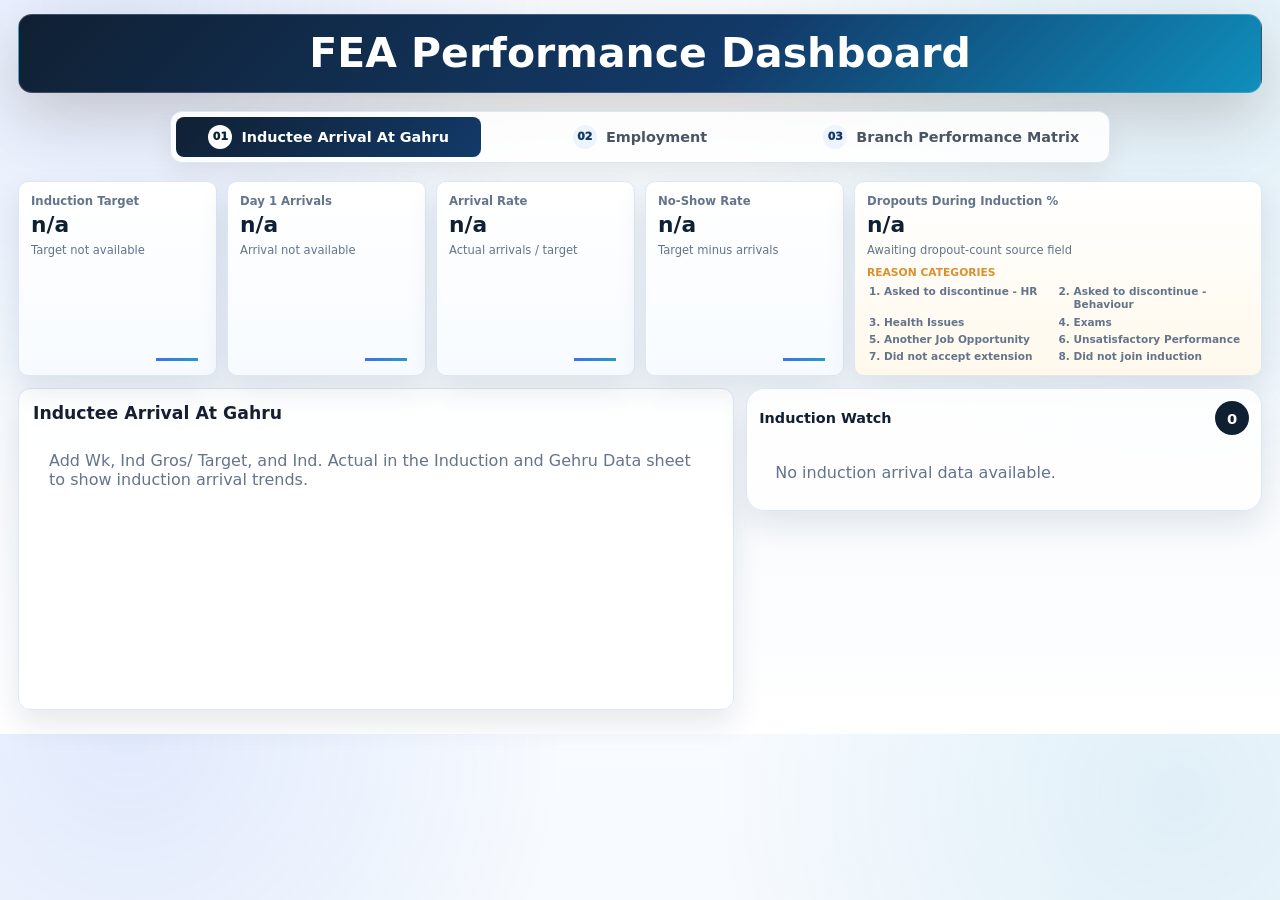
==== commit 98318589: "Add files via upload" ====
--- a/index.html
+++ b/index.html
@@ -4,7 +4,7 @@
     <meta charset="UTF-8" />
     <meta name="viewport" content="width=device-width, initial-scale=1.0" />
     <title>FEA Performance Dashboard</title>
-    <link rel="stylesheet" href="styles.css?v=20260517g" />
+    <link rel="stylesheet" href="styles.css?v=20260525b" />
   </head>
   <body>
     <main class="shell">
@@ -14,18 +14,19 @@
         </div>
       </header>
 
-      <nav class="view-tabs" aria-label="Dashboard view">
-        <button type="button" data-view-tab="student">Student Capacity Building</button>
-        <button type="button" data-view-tab="staff">Staff Capacity Building</button>
+      <nav class="view-tabs flow-tabs" aria-label="Operational flow view">
+        <button type="button" data-view-tab="induction"><small>01</small> Inductee Arrival At Gahru</button>
+        <button type="button" data-view-tab="employment"><small>02</small> Employment</button>
+        <button type="button" data-view-tab="branch"><small>03</small> Branch Performance Matrix</button>
       </nav>
 
-      <section id="studentOrgKpis" class="org-kpi-grid" data-tab-panel="student" aria-label="Organization student metrics"></section>
+      <section id="studentOrgKpis" class="org-kpi-grid" data-tab-panel="branch" aria-label="Organization branch performance metrics"></section>
 
       <section class="dashboard-layout">
         <aside id="kpis" class="kpi-grid" aria-label="Top-line dashboard metrics"></aside>
 
         <div class="dashboard-stage">
-          <section class="main-grid" data-tab-panel="student">
+          <section class="main-grid" data-tab-panel="branch">
             <article class="panel trend-panel">
               <div class="panel-heading">
                 <h2 id="trendTitle">Performance over time</h2>
@@ -45,21 +46,21 @@
             </article>
           </section>
 
-          <section class="panel" data-tab-panel="staff" data-staff-panel="induction">
+          <section class="panel" data-tab-panel="induction">
             <div class="panel-heading">
-              <h2>Induction No-Show Trend</h2>
+              <h2>Inductee Arrival At Gahru</h2>
             </div>
             <div id="inductionChart" class="chart induction-chart"></div>
           </section>
 
-          <section class="panel" data-tab-panel="staff" data-staff-panel="teacher retention">
+          <section class="panel" data-tab-panel="employment" data-employment-panel="teacher retention capacity">
             <div class="panel-heading">
               <h2 id="staffTrendTitle">Teacher Net Increase</h2>
             </div>
             <div id="teacherGrowthChart" class="chart teacher-growth-chart"></div>
           </section>
 
-          <section class="panel branch-growth-panel" data-tab-panel="staff">
+          <section class="panel branch-growth-panel" data-tab-panel="branch">
             <div class="panel-heading">
               <h2>RM Branch Growth</h2>
               <label class="compact-filter">
@@ -83,8 +84,8 @@
             </div>
           </section>
 
-          <section class="split-grid">
-            <article class="panel" data-tab-panel="student">
+          <section class="split-grid" data-tab-panel="branch">
+            <article class="panel">
               <div class="panel-heading">
                 <h2>Area Manager Performance</h2>
               </div>
@@ -120,6 +121,6 @@
     <script src="dashboard-data.js?v=20260513a"></script>
     <script src="branch-structure.js?v=20260513a"></script>
     <script src="operations-data.js?v=20260515a"></script>
-    <script src="app.js?v=20260517g"></script>
+    <script src="app.js?v=20260525b"></script>
   </body>
 </html>
--- a/styles.css
+++ b/styles.css
@@ -122,7 +122,7 @@
 
 .org-kpi-grid {
   display: grid;
-  grid-template-columns: repeat(5, minmax(0, 1fr));
+  grid-template-columns: repeat(6, minmax(0, 1fr));
   gap: 10px;
   margin-top: 14px;
 }
@@ -162,12 +162,57 @@
   white-space: nowrap;
 }
 
+.org-kpi-card.pending {
+  border-top-color: var(--amber);
+  background: linear-gradient(180deg, #ffffff, #fffbeb);
+}
+
 .dashboard-layout {
   display: grid;
   grid-template-columns: minmax(200px, 0.58fr) minmax(0, 4fr) minmax(210px, 0.68fr);
   gap: 12px;
   align-items: start;
   margin-top: 18px;
+}
+
+body[data-active-tab="induction"] .dashboard-layout,
+body[data-active-tab="employment"] .dashboard-layout {
+  grid-template-columns: minmax(480px, 1fr) minmax(360px, 0.72fr);
+}
+
+body[data-active-tab="induction"] .kpi-grid,
+body[data-active-tab="employment"] .kpi-grid {
+  grid-column: 1 / -1;
+  grid-row: 1;
+  gap: 10px;
+}
+
+body[data-active-tab="induction"] .kpi-grid {
+  grid-template-columns: repeat(12, minmax(0, 1fr));
+}
+
+body[data-active-tab="employment"] .kpi-grid {
+  grid-template-columns: repeat(5, minmax(0, 1fr));
+}
+
+body[data-active-tab="induction"] .kpi-grid .kpi-card {
+  grid-column: span 2;
+}
+
+body[data-active-tab="induction"] .kpi-grid .dropout-kpi {
+  grid-column: span 4;
+}
+
+body[data-active-tab="induction"] .dashboard-stage,
+body[data-active-tab="employment"] .dashboard-stage {
+  grid-column: 1;
+  grid-row: 2;
+}
+
+body[data-active-tab="induction"] .focus-panel,
+body[data-active-tab="employment"] .focus-panel {
+  grid-column: 2;
+  grid-row: 2;
 }
 
 .dashboard-stage {
@@ -338,7 +383,7 @@
   font-weight: 950;
 }
 
-body[data-active-tab="student"] .focus-item span {
+body[data-active-tab="branch"] .focus-item span {
   color: #111827;
   background: linear-gradient(180deg, #fde68a, #facc15);
 }
@@ -425,12 +470,43 @@
   cursor: pointer;
 }
 
+.flow-tabs {
+  width: min(100%, 940px);
+}
+
+.flow-tabs button {
+  display: inline-flex;
+  flex: 1;
+  gap: 9px;
+  align-items: center;
+  justify-content: center;
+}
+
+.flow-tabs button small {
+  display: grid;
+  width: 24px;
+  height: 24px;
+  place-items: center;
+  border-radius: 50%;
+  color: var(--blue-deep);
+  background: var(--blue-soft);
+  font-size: 0.68rem;
+  font-weight: 950;
+}
+
 .view-tabs button:hover,
 .view-tabs button:focus-visible,
 .view-tabs button.selected {
   color: #ffffff;
   background: linear-gradient(135deg, var(--navy), var(--blue-deep));
   outline: none;
+}
+
+.flow-tabs button:hover small,
+.flow-tabs button:focus-visible small,
+.flow-tabs button.selected small {
+  color: var(--navy);
+  background: #ffffff;
 }
 
 [hidden] {
@@ -481,6 +557,30 @@
   box-shadow: 0 12px 28px rgba(37, 99, 235, 0.16);
 }
 
+.kpi-card.kpi-tone-green {
+  border-color: rgba(15, 143, 122, 0.36);
+}
+
+.kpi-card.kpi-tone-green::after {
+  background: var(--green);
+}
+
+.kpi-card.kpi-tone-yellow {
+  border-color: rgba(245, 158, 11, 0.42);
+}
+
+.kpi-card.kpi-tone-yellow::after {
+  background: #f59e0b;
+}
+
+.kpi-card.kpi-tone-red {
+  border-color: rgba(209, 67, 67, 0.42);
+}
+
+.kpi-card.kpi-tone-red::after {
+  background: var(--red);
+}
+
 .kpi-label {
   color: var(--muted);
   font-size: 0.73rem;
@@ -501,6 +601,34 @@
   color: var(--muted);
   font-size: 0.72rem;
   line-height: 1.35;
+}
+
+.dropout-kpi {
+  background: linear-gradient(180deg, #ffffff, #fff9ec);
+}
+
+.dropout-kpi::after {
+  display: none;
+}
+
+.dropout-reasons-label {
+  margin-top: 8px;
+  color: var(--amber);
+  font-size: 0.67rem;
+  font-weight: 900;
+  text-transform: uppercase;
+}
+
+.dropout-reasons {
+  display: grid;
+  grid-template-columns: repeat(2, minmax(0, 1fr));
+  gap: 4px 14px;
+  margin: 6px 0 0;
+  padding-left: 17px;
+  color: var(--muted);
+  font-size: 0.66rem;
+  font-weight: 750;
+  line-height: 1.25;
 }
 
 .main-grid,
@@ -1463,12 +1591,39 @@
     grid-template-columns: 1fr;
   }
 
-  body[data-active-tab="staff"] .dashboard-stage {
+  body[data-active-tab="induction"] .dashboard-layout,
+  body[data-active-tab="employment"] .dashboard-layout {
     grid-template-columns: 1fr;
   }
 
-  body[data-active-tab="staff"] .dashboard-stage > .panel[data-staff-panel],
-  body[data-active-tab="staff"] .branch-growth-panel {
+  body[data-active-tab="induction"] .kpi-grid,
+  body[data-active-tab="employment"] .kpi-grid {
+    grid-template-columns: repeat(2, minmax(0, 1fr));
+  }
+
+  body[data-active-tab="induction"] .kpi-grid .kpi-card,
+  body[data-active-tab="induction"] .kpi-grid .dropout-kpi {
+    grid-column: auto;
+  }
+
+  body[data-active-tab="induction"] .kpi-grid .dropout-kpi {
+    grid-column: 1 / -1;
+  }
+
+  body[data-active-tab="induction"] .dashboard-stage,
+  body[data-active-tab="employment"] .dashboard-stage,
+  body[data-active-tab="induction"] .focus-panel,
+  body[data-active-tab="employment"] .focus-panel {
+    grid-column: auto;
+    grid-row: auto;
+  }
+
+  body[data-active-tab="employment"] .dashboard-stage {
+    grid-template-columns: 1fr;
+  }
+
+  body[data-active-tab="employment"] .dashboard-stage > .panel[data-employment-panel],
+  body[data-active-tab="branch"] .branch-growth-panel {
     grid-column: auto;
     grid-row: auto;
   }
@@ -1521,8 +1676,21 @@
     grid-template-columns: 1fr;
   }
 
+  body[data-active-tab="induction"] .kpi-grid,
+  body[data-active-tab="employment"] .kpi-grid {
+    grid-template-columns: 1fr;
+  }
+
+  body[data-active-tab="induction"] .kpi-grid .dropout-kpi {
+    grid-column: auto;
+  }
+
   .view-tabs {
     width: 100%;
+  }
+
+  .flow-tabs {
+    flex-direction: column;
   }
 
   .view-tabs button {
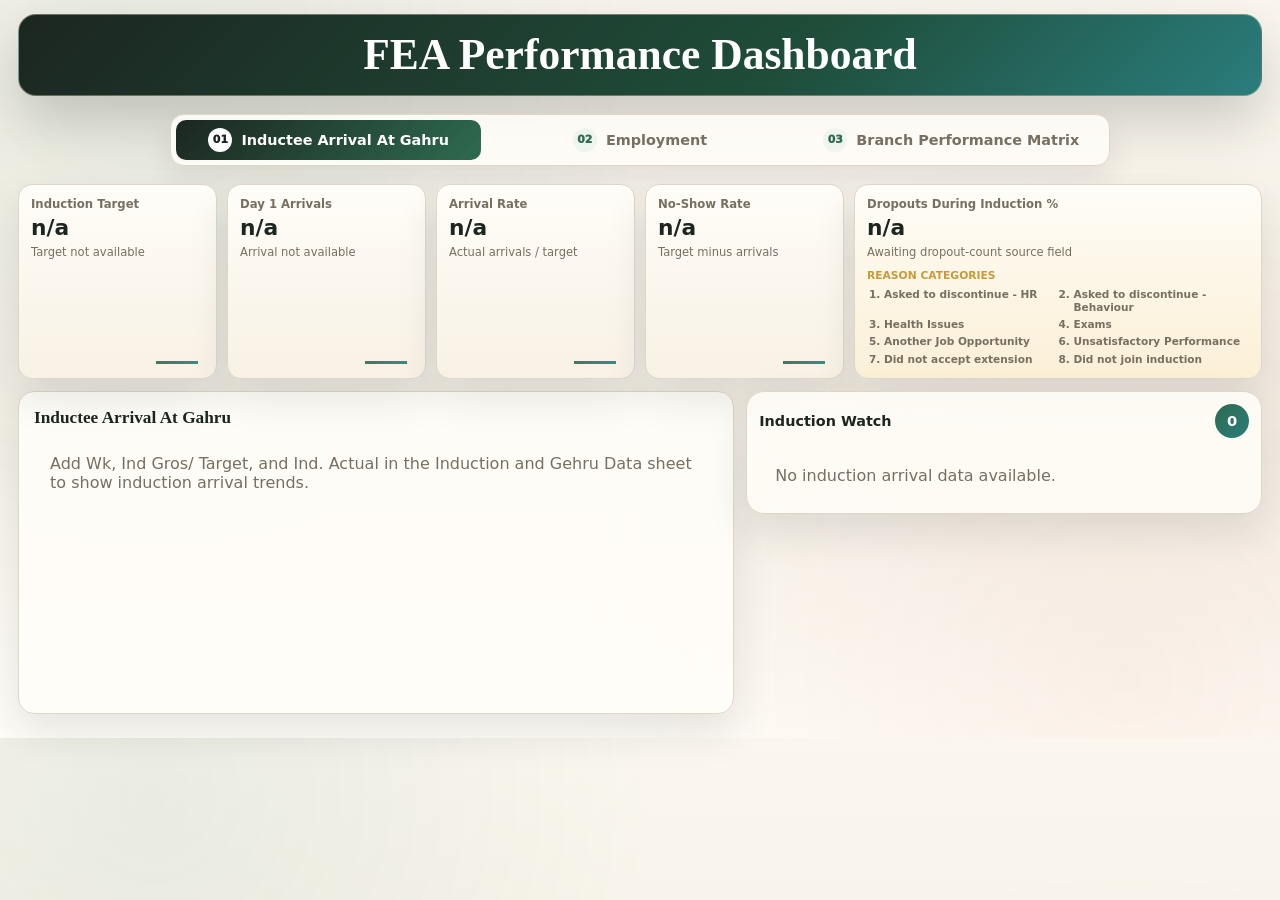
==== commit e7d7d2c0: "Add files via upload" ====
--- a/index.html
+++ b/index.html
@@ -4,7 +4,7 @@
     <meta charset="UTF-8" />
     <meta name="viewport" content="width=device-width, initial-scale=1.0" />
     <title>FEA Performance Dashboard</title>
-    <link rel="stylesheet" href="styles.css?v=20260525b" />
+    <link rel="stylesheet" href="styles.css?v=20260605a" />
   </head>
   <body>
     <main class="shell">
--- a/styles.css
+++ b/styles.css
@@ -1,20 +1,20 @@
 :root {
-  --ink: #172033;
-  --muted: #64748b;
-  --line: #dbe7f3;
-  --paper: #f4f8fc;
-  --panel: #ffffff;
-  --green: #0f8f7a;
-  --red: #d14343;
-  --amber: #d9902f;
-  --blue: #2563eb;
-  --blue-deep: #123a69;
-  --blue-soft: #edf4fb;
-  --teal: #0f8fbd;
-  --navy: #102033;
-  --clay: #2563eb;
-  --sage: #7aa6c7;
-  --shadow: 0 14px 30px rgba(15, 42, 78, 0.1);
+  --ink: #1f2a24;
+  --muted: #766f62;
+  --line: #ded6c7;
+  --paper: #f4efe6;
+  --panel: #fffdf8;
+  --green: #2e6b50;
+  --red: #c2542a;
+  --amber: #c79a3a;
+  --blue: #2a7d7d;
+  --blue-deep: #1f4d3a;
+  --blue-soft: #eef4ee;
+  --teal: #2a7d7d;
+  --navy: #1c2620;
+  --clay: #c2542a;
+  --sage: #8a8270;
+  --shadow: 0 18px 42px rgba(31, 38, 32, 0.11);
 }
 
 * {
@@ -25,12 +25,12 @@
   margin: 0;
   color: var(--ink);
   background:
-    radial-gradient(circle at 10% 0%, rgba(37, 99, 235, 0.11), transparent 32%),
-    radial-gradient(circle at 92% 8%, rgba(15, 143, 189, 0.1), transparent 34%),
-    linear-gradient(180deg, #f8fbff 0%, #f4f8fc 48%, #ffffff 100%),
+    radial-gradient(circle at 12% 8%, rgba(46, 107, 80, 0.08), transparent 38%),
+    radial-gradient(circle at 88% 92%, rgba(194, 84, 42, 0.07), transparent 42%),
+    linear-gradient(180deg, #fbf7ef 0%, #f4efe6 54%, #fffdf8 100%),
     var(--paper);
   font-family:
-    Inter, ui-sans-serif, system-ui, -apple-system, BlinkMacSystemFont, "Segoe UI",
+    "Spline Sans", Inter, ui-sans-serif, system-ui, -apple-system, BlinkMacSystemFont, "Segoe UI",
     sans-serif;
 }
 
@@ -44,7 +44,7 @@
 .panel,
 .kpi-card {
   border: 1px solid var(--line);
-  background: rgba(255, 255, 255, 0.95);
+  background: rgba(255, 253, 248, 0.94);
   box-shadow: var(--shadow);
 }
 
@@ -52,13 +52,13 @@
   display: grid;
   place-items: center;
   padding: 18px 24px;
-  border-color: rgba(255, 255, 255, 0.2);
-  border-radius: 14px;
+  border-color: rgba(216, 207, 189, 0.42);
+  border-radius: 18px;
   text-align: center;
   background:
-    linear-gradient(135deg, #102033, #123a69 58%, #0f8fbd),
+    linear-gradient(135deg, #1c2620 0%, #1f4d3a 62%, #2a7d7d 100%),
     var(--blue-deep);
-  box-shadow: 0 24px 58px rgba(69, 50, 31, 0.2);
+  box-shadow: 0 24px 58px rgba(31, 38, 32, 0.22);
 }
 
 .eyebrow {
@@ -78,13 +78,18 @@
 
 h1 {
   color: #ffffff;
-  font-size: clamp(2rem, 3.2vw, 4rem);
+  font-family: Georgia, "Times New Roman", serif;
+  font-size: clamp(2.1rem, 3.4vw, 4.1rem);
+  font-weight: 900;
   line-height: 1;
   letter-spacing: 0;
 }
 
 h2 {
+  color: var(--navy);
+  font-family: Georgia, "Times New Roman", serif;
   font-size: 1.08rem;
+  font-weight: 800;
   line-height: 1.25;
 }
 
@@ -104,11 +109,11 @@
 input {
   width: 100%;
   min-height: 42px;
-  border: 1px solid var(--line);
-  border-radius: 6px;
+  border: 1px solid #d7cdbc;
+  border-radius: 9px;
   padding: 0 12px;
   color: var(--ink);
-  background: #fff;
+  background: #fffdf8;
   font: inherit;
   font-size: 0.92rem;
 }
@@ -133,9 +138,9 @@
   gap: 5px;
   padding: 12px 14px;
   border: 1px solid var(--line);
-  border-top: 4px solid var(--blue);
-  border-radius: 12px;
-  background: linear-gradient(180deg, #ffffff, #f7fbff);
+  border-top: 4px solid var(--green);
+  border-radius: 14px;
+  background: linear-gradient(180deg, #fffdf8, #f8f1e5);
   box-shadow: var(--shadow);
 }
 
@@ -228,7 +233,7 @@
   padding: 12px;
   border: 1px solid var(--line);
   border-radius: 18px;
-  background: rgba(255, 255, 255, 0.88);
+  background: rgba(255, 253, 248, 0.9);
   box-shadow: var(--shadow);
 }
 
@@ -252,7 +257,7 @@
   place-items: center;
   border-radius: 50%;
   color: #ffffff;
-  background: var(--navy);
+  background: linear-gradient(135deg, var(--green), var(--teal));
   font-size: 0.92rem;
 }
 
@@ -268,9 +273,9 @@
   align-items: center;
   min-width: 0;
   padding: 7px;
-  border: 1px solid #f0e7dc;
+  border: 1px solid #e9dfcf;
   border-radius: 10px;
-  background: linear-gradient(180deg, #ffffff, #fffaf4);
+  background: linear-gradient(180deg, #fffdf8, #fbf4e8);
 }
 
 .focus-capacity-group {
@@ -279,8 +284,8 @@
 }
 
 .focus-capacity-group.selected .focus-item {
-  border-color: rgba(37, 99, 235, 0.36);
-  background: linear-gradient(180deg, #ffffff, #eef6ff);
+  border-color: rgba(46, 107, 80, 0.38);
+  background: linear-gradient(180deg, #fffdf8, #eef4ee);
 }
 
 .focus-button {
@@ -303,9 +308,9 @@
   max-height: 260px;
   overflow: auto;
   padding: 8px;
-  border: 1px solid #dbeafe;
+  border: 1px solid #d9e3d6;
   border-radius: 10px;
-  background: #f7fbff;
+  background: #f5efe3;
 }
 
 .focus-detail-row {
@@ -314,9 +319,9 @@
   gap: 7px;
   align-items: center;
   padding: 7px 8px;
-  border: 1px solid #e8eef7;
+  border: 1px solid #e6dac7;
   border-radius: 8px;
-  background: #ffffff;
+  background: #fffdf8;
 }
 
 .focus-detail-row strong,
@@ -349,7 +354,7 @@
   place-items: center;
   border-radius: 8px;
   color: #ffffff;
-  background: var(--clay);
+  background: linear-gradient(135deg, var(--green), var(--teal));
   font-size: 0.72rem;
   font-weight: 900;
 }
@@ -385,7 +390,7 @@
 
 body[data-active-tab="branch"] .focus-item span {
   color: #111827;
-  background: linear-gradient(180deg, #fde68a, #facc15);
+  background: linear-gradient(180deg, #ead28d, #c79a3a);
 }
 
 .health-band {
@@ -429,19 +434,19 @@
 }
 
 .band-critical {
-  background: #ffa38d;
+  background: #efb59a;
 }
 
 .band-watch {
-  background: #ffc274;
+  background: #e8c978;
 }
 
 .band-stable {
-  background: #dce68b;
+  background: #c9d79a;
 }
 
 .band-strong {
-  background: #88d5df;
+  background: #8bc6b5;
 }
 
 .view-tabs {
@@ -452,17 +457,17 @@
   margin: 18px auto 0;
   padding: 5px;
   border: 1px solid var(--line);
-  border-radius: 12px;
-  background: rgba(255, 255, 255, 0.9);
-  box-shadow: 0 12px 26px rgba(69, 50, 31, 0.08);
+  border-radius: 14px;
+  background: rgba(255, 253, 248, 0.9);
+  box-shadow: 0 14px 30px rgba(31, 38, 32, 0.09);
 }
 
 .view-tabs button {
   min-height: 40px;
   border: 0;
-  border-radius: 8px;
+  border-radius: 10px;
   padding: 0 16px;
-  color: #4b5563;
+  color: var(--muted);
   background: transparent;
   font: inherit;
   font-size: 0.9rem;
@@ -488,8 +493,8 @@
   height: 24px;
   place-items: center;
   border-radius: 50%;
-  color: var(--blue-deep);
-  background: var(--blue-soft);
+  color: var(--green);
+  background: #eef4ee;
   font-size: 0.68rem;
   font-weight: 950;
 }
@@ -498,7 +503,7 @@
 .view-tabs button:focus-visible,
 .view-tabs button.selected {
   color: #ffffff;
-  background: linear-gradient(135deg, var(--navy), var(--blue-deep));
+  background: linear-gradient(135deg, var(--navy), var(--green));
   outline: none;
 }
 
@@ -515,25 +520,25 @@
 
 .kpi-card {
   min-height: 86px;
-  border-radius: 10px;
+  border-radius: 14px;
   padding: 12px;
   position: relative;
   overflow: hidden;
   background:
-    linear-gradient(180deg, #ffffff, #f7fbff),
-    #fff;
+    linear-gradient(180deg, #fffdf8, #f8f1e5),
+    #fffdf8;
 }
 
 .kpi-card.student-rm-card {
-  border-color: #f1d67a;
+  border-color: #e0c273;
   background:
-    linear-gradient(180deg, #fffdf2 0%, #fff6cc 100%),
+    linear-gradient(180deg, #fffaf0 0%, #f4df9e 100%),
     #fff8d8;
-  box-shadow: 0 14px 28px rgba(176, 132, 15, 0.13);
+  box-shadow: 0 14px 28px rgba(139, 104, 23, 0.13);
 }
 
 .kpi-card.student-rm-card::after {
-  background: linear-gradient(90deg, #f59e0b, #facc15);
+  background: linear-gradient(90deg, var(--amber), #dfbf67);
 }
 
 .kpi-card.student-rm-card.selected {
@@ -548,13 +553,13 @@
   width: 42px;
   height: 3px;
   content: "";
-  background: linear-gradient(90deg, var(--blue), var(--teal));
+  background: linear-gradient(90deg, var(--green), var(--teal));
   opacity: 0.9;
 }
 
 .kpi-card.selected {
-  border-color: var(--blue);
-  box-shadow: 0 12px 28px rgba(37, 99, 235, 0.16);
+  border-color: var(--green);
+  box-shadow: 0 12px 28px rgba(46, 107, 80, 0.16);
 }
 
 .kpi-card.kpi-tone-green {
@@ -604,7 +609,7 @@
 }
 
 .dropout-kpi {
-  background: linear-gradient(180deg, #ffffff, #fff9ec);
+  background: linear-gradient(180deg, #fffdf8, #fbefd6);
 }
 
 .dropout-kpi::after {
@@ -652,8 +657,8 @@
 }
 
 .panel {
-  border-radius: 12px;
-  padding: 14px;
+  border-radius: 16px;
+  padding: 15px;
   overflow: hidden;
 }
 
@@ -684,7 +689,7 @@
 .compact-filter select {
   width: 180px;
   min-height: 34px;
-  border-radius: 8px;
+  border-radius: 10px;
   font-size: 0.8rem;
 }
 
@@ -704,12 +709,12 @@
 }
 
 .axis {
-  stroke: #c9d2dd;
+  stroke: #d8cfbd;
   stroke-width: 1;
 }
 
 .grid-line {
-  stroke: #e5e7eb;
+  stroke: #e8dfcf;
   stroke-width: 1;
 }
 
@@ -747,8 +752,8 @@
 
 .teacher-callout rect,
 .chart-callout rect {
-  fill: rgba(255, 250, 244, 0.97);
-  stroke: #eaded0;
+  fill: rgba(255, 253, 248, 0.98);
+  stroke: #dfd1bf;
   stroke-width: 1;
   filter: drop-shadow(0 10px 18px rgba(69, 50, 31, 0.14));
 }
@@ -800,13 +805,13 @@
   gap: 7px;
   min-height: 128px;
   padding: 14px;
-  border: 1px solid #dde2e7;
-  border-radius: 10px;
+  border: 1px solid var(--line);
+  border-radius: 14px;
   color: var(--ink);
   text-align: left;
   background:
-    linear-gradient(180deg, #ffffff, #fbfcfd),
-    #fff;
+    linear-gradient(180deg, #fffdf8, #f8f1e5),
+    #fffdf8;
   cursor: pointer;
   transition:
     border-color 160ms ease,
@@ -816,8 +821,8 @@
 
 .rm-card:hover,
 .rm-card.selected {
-  border-color: var(--clay);
-  box-shadow: 0 18px 36px rgba(69, 50, 31, 0.13);
+  border-color: var(--green);
+  box-shadow: 0 18px 36px rgba(31, 38, 32, 0.13);
   transform: translateY(-2px);
 }
 
@@ -859,9 +864,9 @@
   display: inline-flex;
   gap: 4px;
   padding: 4px;
-  border: 1px solid #dbe3ec;
-  border-radius: 8px;
-  background: #f8fafc;
+  border: 1px solid var(--line);
+  border-radius: 10px;
+  background: #f7f0e4;
 }
 
 .range-control button {
@@ -881,7 +886,7 @@
 .range-control button:focus-visible,
 .range-control button.selected {
   color: #ffffff;
-  background: var(--blue);
+  background: var(--green);
   outline: none;
 }
 
@@ -1334,8 +1339,9 @@
   max-height: 300px;
   overflow: auto;
   border: 1px solid var(--line);
-  border-radius: 10px;
-  background: #fff;
+  border-radius: 14px;
+  background: #fffdf8;
+  box-shadow: inset 0 1px 0 rgba(255, 255, 255, 0.72);
 }
 
 .branch-growth-panel {
@@ -1380,16 +1386,16 @@
 
 .branch-expansion-row td {
   padding: 0 10px 12px;
-  background: #f7fbff;
+  background: #f7f0e4;
 }
 
 .branch-expansion {
   display: grid;
   gap: 8px;
   padding: 12px;
-  border: 1px solid #dbeafe;
-  border-radius: 10px;
-  background: #ffffff;
+  border: 1px solid #d9cdb9;
+  border-radius: 12px;
+  background: #fffdf8;
 }
 
 .branch-expansion-head,
@@ -1414,9 +1420,9 @@
 .branch-am-item {
   min-height: 38px;
   padding: 8px 10px;
-  border: 1px solid #e8eef7;
-  border-radius: 8px;
-  background: #ffffff;
+  border: 1px solid #e8dcc9;
+  border-radius: 10px;
+  background: #fffaf1;
 }
 
 .branch-am-item span,
@@ -1437,7 +1443,7 @@
 .text-link {
   border: 0;
   padding: 0;
-  color: var(--blue);
+  color: var(--green);
   background: transparent;
   font: inherit;
   font-weight: 850;
@@ -1460,7 +1466,7 @@
 th,
 td {
   padding: 8px 9px;
-  border-bottom: 1px solid #e8eef7;
+  border-bottom: 1px solid #eadfce;
   text-align: left;
   vertical-align: top;
   white-space: nowrap;
@@ -1471,22 +1477,22 @@
   top: 0;
   z-index: 1;
   color: var(--muted);
-  background: #f7fbff;
+  background: #f4ebdc;
   font-size: 0.72rem;
   font-weight: 850;
 }
 
 tr:hover td {
-  background: #f7fbff;
+  background: #fbf4e8;
 }
 
 .selected-row td {
-  background: #eef6ff;
+  background: #eef4ee;
 }
 
 .am-expansion-row td {
   padding: 0 11px 14px;
-  background: #fff7ed;
+  background: #fbf0df;
 }
 
 .am-expansion {
@@ -1551,7 +1557,7 @@
 }
 
 .total-row td {
-  background: #fff7ed;
+  background: #fbf0df;
   font-weight: 900;
 }
 
